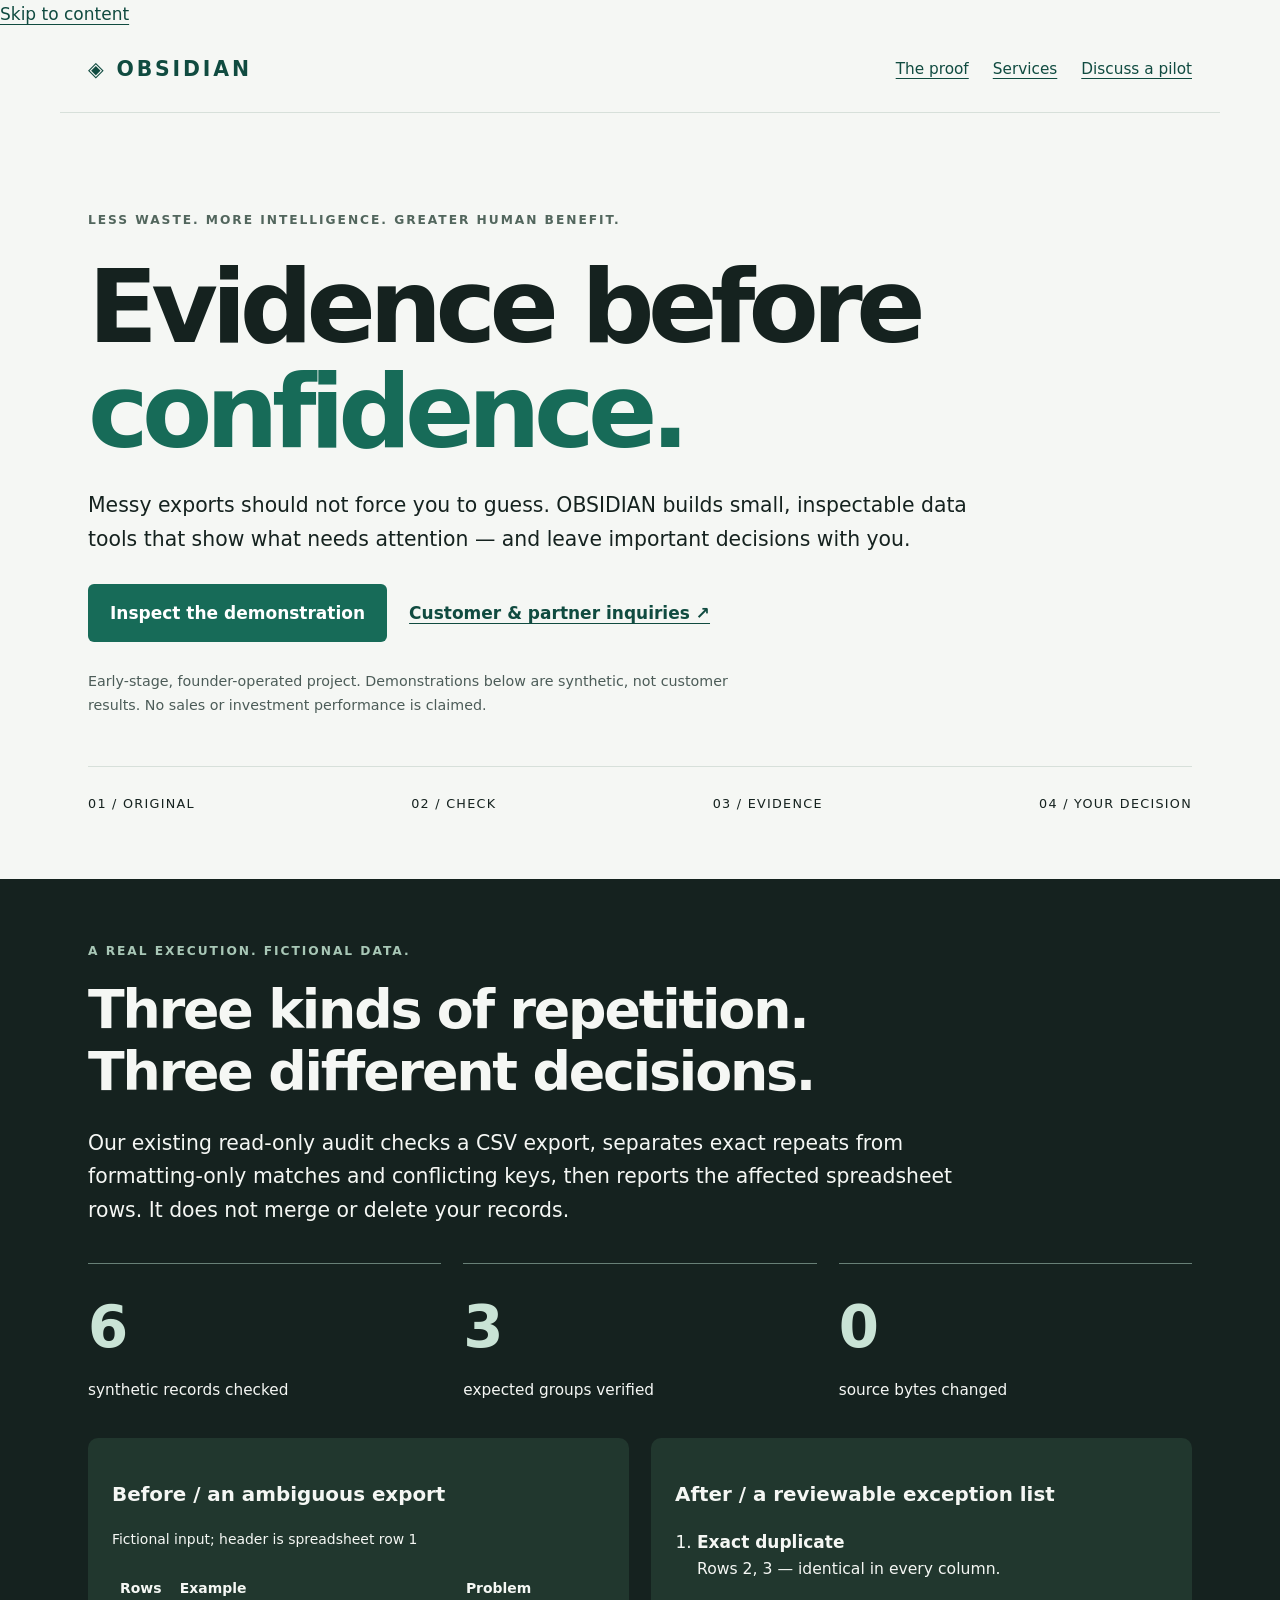
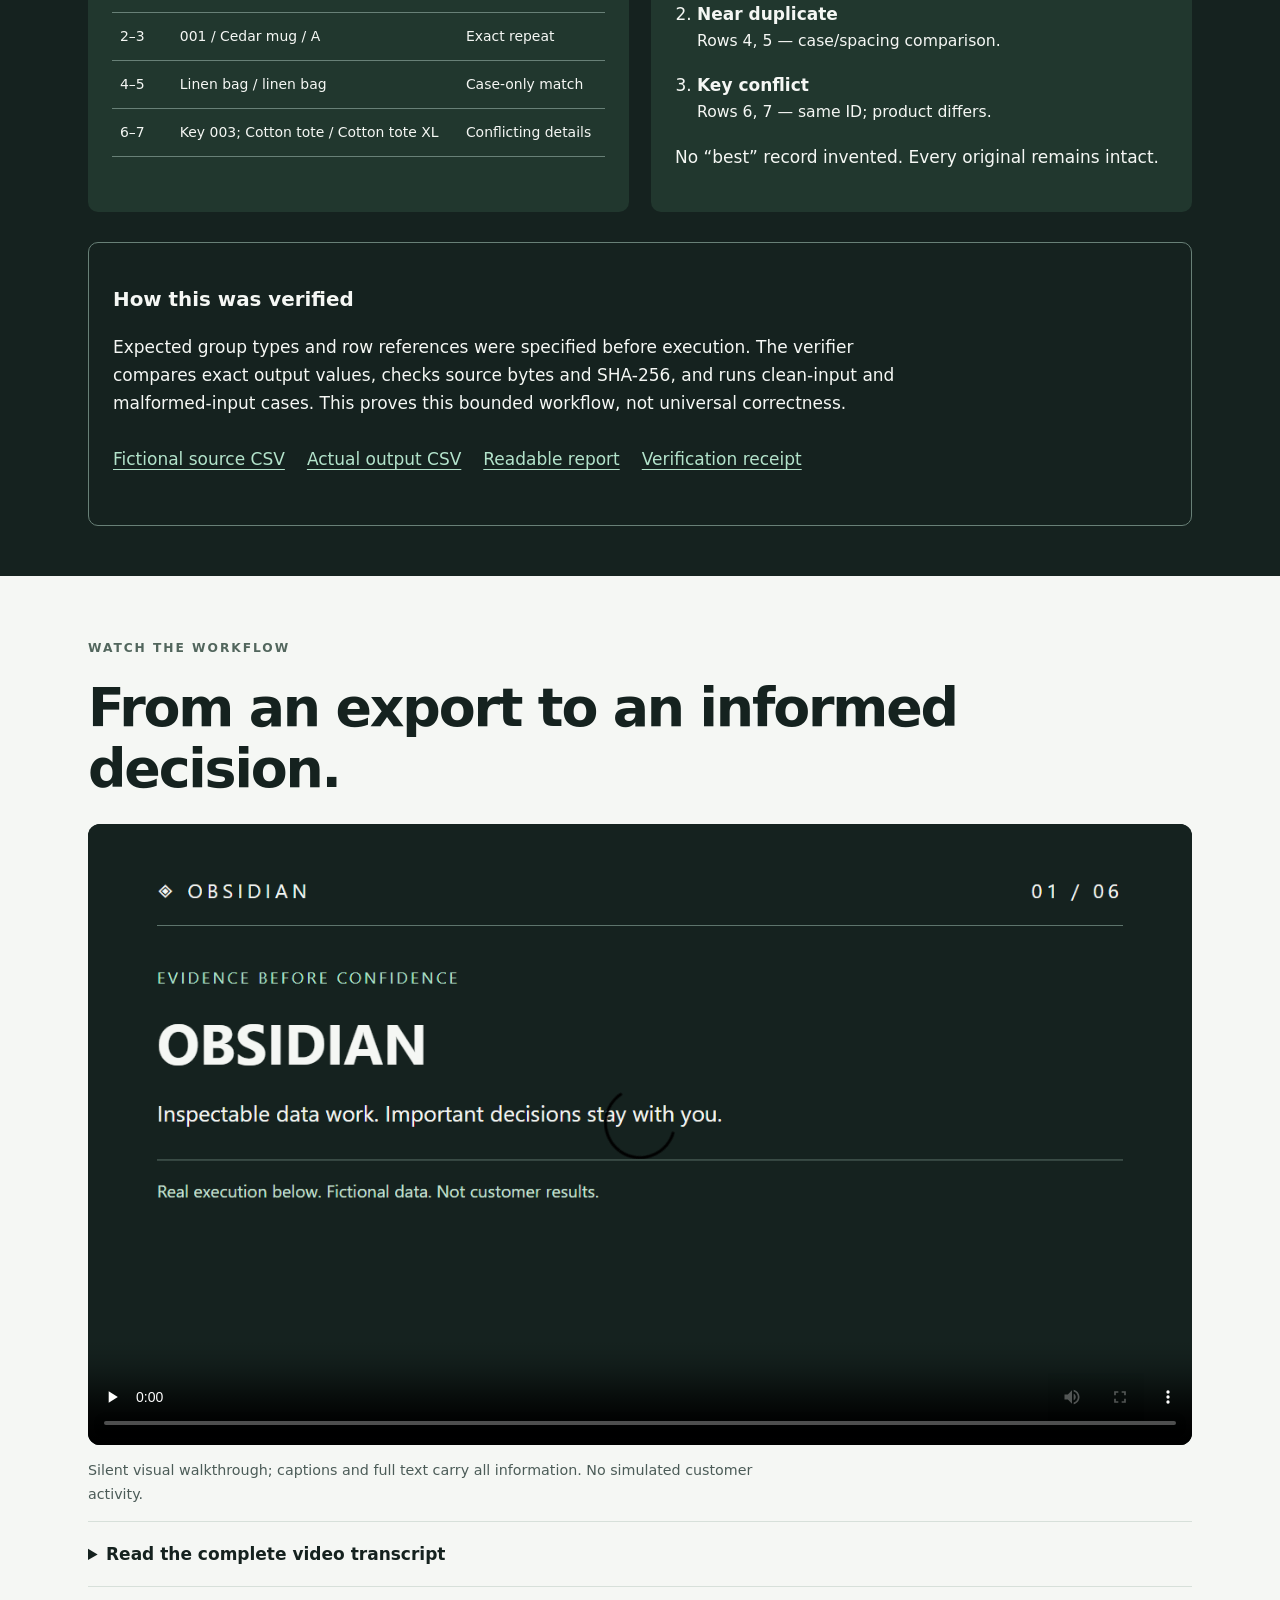
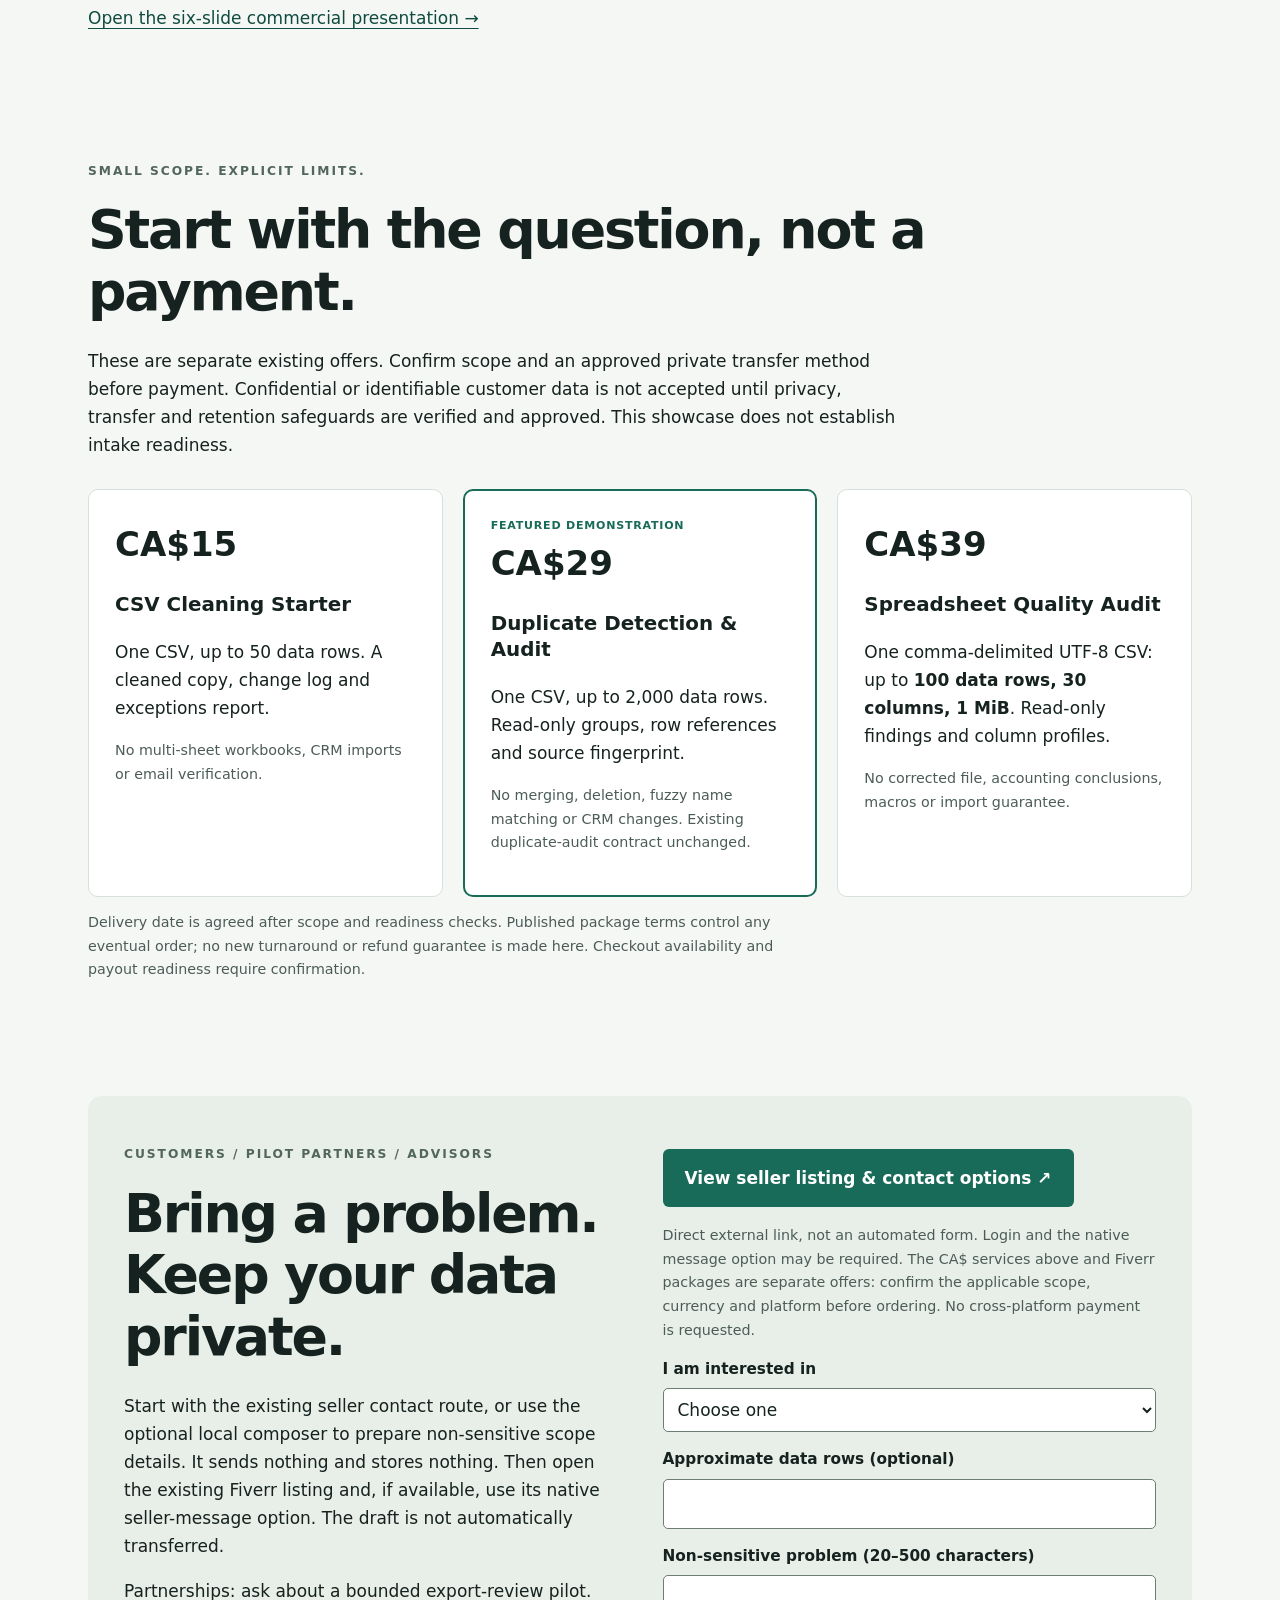
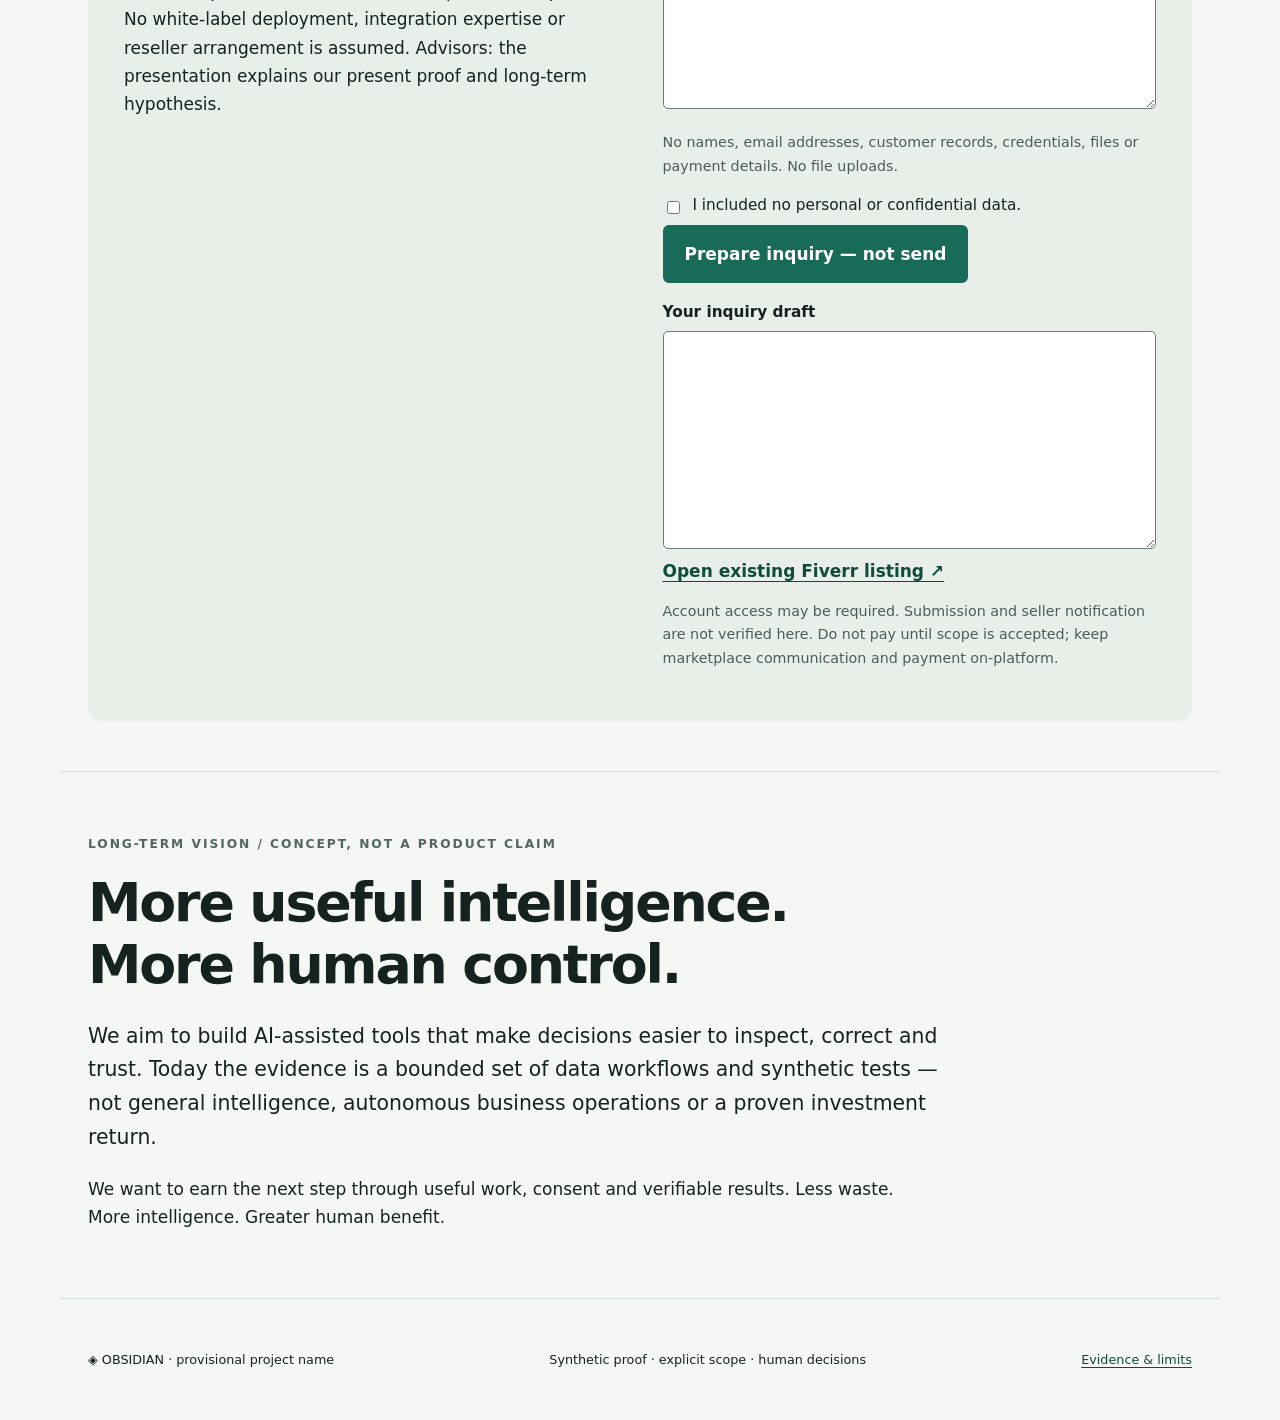
==== showcase/index.html @ 1fdb72f2 "Publish approved OBSIDIAN synthetic showcase and correct quality audit scope Exact 15-file manifest;" ====
<!doctype html>
<html lang="en">
<head>
<meta charset="utf-8"><meta name="viewport" content="width=device-width,initial-scale=1">
<meta name="description" content="OBSIDIAN: inspectable spreadsheet evidence, not black-box promises. Explore a verified synthetic duplicate audit and discuss a scoped pilot.">
<meta http-equiv="Content-Security-Policy" content="default-src 'self'; script-src 'self'; style-src 'self'; img-src 'self'; media-src 'self'; connect-src 'none'; form-action 'none'; base-uri 'none'; object-src 'none'">
<meta name="referrer" content="no-referrer"><meta name="theme-color" content="#15221f">
<title>OBSIDIAN — Evidence before confidence</title><link rel="stylesheet" href="showcase.css"><script src="interest.js" defer></script>
</head>
<body><a class="skip" href="#main">Skip to content</a>
<header class="wrap"><a class="wordmark" href="#">◈ OBSIDIAN</a><nav aria-label="Main"><a href="#proof">The proof</a><a href="#offers">Services</a><a href="#interest">Discuss a pilot</a></nav></header>
<main id="main">
<section class="hero wrap"><p class="eyebrow">LESS WASTE. MORE INTELLIGENCE. GREATER HUMAN BENEFIT.</p><h1>Evidence before<br><em>confidence.</em></h1><p class="lead">Messy exports should not force you to guess. OBSIDIAN builds small, inspectable data tools that show what needs attention — and leave important decisions with you.</p><div class="actions"><a class="button" href="#proof">Inspect the demonstration</a><a class="secondary" href="#interest">Customer &amp; partner inquiries ↗</a></div><p class="fine">Early-stage, founder-operated project. Demonstrations below are synthetic, not customer results. No sales or investment performance is claimed.</p><div class="signal" aria-label="Process"><span>01 / ORIGINAL</span><span>02 / CHECK</span><span>03 / EVIDENCE</span><span>04 / YOUR DECISION</span></div></section>
<section class="dark" id="proof"><div class="wrap"><p class="eyebrow">A REAL EXECUTION. FICTIONAL DATA.</p><h2>Three kinds of repetition.<br>Three different decisions.</h2><p class="lead">Our existing read-only audit checks a CSV export, separates exact repeats from formatting-only matches and conflicting keys, then reports the affected spreadsheet rows. It does not merge or delete your records.</p><div class="metrics"><article><strong>6</strong><span>synthetic records checked</span></article><article><strong>3</strong><span>expected groups verified</span></article><article><strong>0</strong><span>source bytes changed</span></article></div>
<div class="twocol"><article class="panel"><h3>Before / an ambiguous export</h3><div class="table-scroll" tabindex="0" role="region" aria-label="Synthetic source table"><table><caption>Fictional input; header is spreadsheet row 1</caption><thead><tr><th scope="col">Rows</th><th scope="col">Example</th><th scope="col">Problem</th></tr></thead><tbody><tr><td>2–3</td><td>001 / Cedar mug / A</td><td>Exact repeat</td></tr><tr><td>4–5</td><td>Linen bag / linen bag</td><td>Case-only match</td></tr><tr><td>6–7</td><td>Key 003; Cotton tote / Cotton tote XL</td><td>Conflicting details</td></tr></tbody></table></div></article><article class="panel"><h3>After / a reviewable exception list</h3><ol class="findings"><li><b>Exact duplicate</b><span>Rows 2, 3 — identical in every column.</span></li><li><b>Near duplicate</b><span>Rows 4, 5 — case/spacing comparison.</span></li><li><b>Key conflict</b><span>Rows 6, 7 — same ID; product differs.</span></li></ol><p>No “best” record invented. Every original remains intact.</p></article></div>
<div class="evidence"><h3>How this was verified</h3><p>Expected group types and row references were specified before execution. The verifier compares exact output values, checks source bytes and SHA-256, and runs clean-input and malformed-input cases. This proves this bounded workflow, not universal correctness.</p><div class="actions"><a href="evidence/source.csv" download>Fictional source CSV</a><a href="evidence/output/duplicate-groups.csv" download>Actual output CSV</a><a href="evidence/output/duplicate-audit.md">Readable report</a><a href="evidence/verification.json">Verification receipt</a></div></div>
</div></section>
<section class="wrap"><p class="eyebrow">WATCH THE WORKFLOW</p><h2>From an export to an informed decision.</h2><video controls playsinline preload="none" poster="media/scene-01.png" aria-label="72-second silent captioned walkthrough of the synthetic audit"><source src="media/showcase.webm" type='video/webm; codecs="vp9"'><track kind="captions" src="media/captions.vtt" srclang="en" label="English" default>Your browser does not support this video. Read the transcript below.</video><p class="fine">Silent visual walkthrough; captions and full text carry all information. No simulated customer activity.</p><details><summary>Read the complete video transcript</summary><div id="transcript"><p>1. OBSIDIAN: evidence before confidence. A bounded synthetic demonstration, not customer work.</p><p>2. The problem: exact repeats, formatting-only matches and conflicting records need different decisions.</p><p>3. Inspect: the existing Python audit reads six fictional records and records the original fingerprint.</p><p>4. Report: rows 2–3 are exact repeats, 4–5 are case-only matches, and 6–7 conflict on an agreed ID.</p><p>5. Verify: independently specified groups and row references match. Source bytes remain unchanged.</p><p>6. Decide: review the evidence before changing a record. Discuss scope before payment; no live-system or import guarantee.</p></div></details><p><a href="presentation.html">Open the six-slide commercial presentation →</a></p></section>
<section class="wrap" id="offers"><p class="eyebrow">SMALL SCOPE. EXPLICIT LIMITS.</p><h2>Start with the question, not a payment.</h2><p>These are separate existing offers. Confirm scope and an approved private transfer method before payment. Confidential or identifiable customer data is not accepted until privacy, transfer and retention safeguards are verified and approved. This showcase does not establish intake readiness.</p><div class="cards"><article><span class="price">CA$15</span><h3>CSV Cleaning Starter</h3><p>One CSV, up to 50 data rows. A cleaned copy, change log and exceptions report.</p><p class="fine">No multi-sheet workbooks, CRM imports or email verification.</p></article><article class="featured"><span class="tag">FEATURED DEMONSTRATION</span><span class="price">CA$29</span><h3>Duplicate Detection &amp; Audit</h3><p>One CSV, up to 2,000 data rows. Read-only groups, row references and source fingerprint.</p><p class="fine">No merging, deletion, fuzzy name matching or CRM changes. Existing duplicate-audit contract unchanged.</p></article><article><span class="price">CA$39</span><h3>Spreadsheet Quality Audit</h3><p>One comma-delimited UTF-8 CSV: up to <b>100 data rows, 30 columns, 1 MiB</b>. Read-only findings and column profiles.</p><p class="fine">No corrected file, accounting conclusions, macros or import guarantee.</p></article></div><p class="fine">Delivery date is agreed after scope and readiness checks. Published package terms control any eventual order; no new turnaround or refund guarantee is made here. Checkout availability and payout readiness require confirmation.</p></section>
<section class="wrap" id="interest"><div class="inquiry"><div><p class="eyebrow">CUSTOMERS / PILOT PARTNERS / ADVISORS</p><h2>Bring a problem.<br>Keep your data private.</h2><p>Start with the existing seller contact route, or use the optional local composer to prepare non-sensitive scope details. It sends nothing and stores nothing. Then open the existing Fiverr listing and, if available, use its native seller-message option. The draft is not automatically transferred.</p><p>Partnerships: ask about a bounded export-review pilot. No white-label deployment, integration expertise or reseller arrangement is assumed. Advisors: the presentation explains our present proof and long-term hypothesis.</p></div><div><p><a class="button" href="https://www.fiverr.com/dustinrebellato/clean-standardise-and-flag-your-spreadsheet-with-a-verified-report" rel="noreferrer">View seller listing &amp; contact options ↗</a></p><p class="fine">Direct external link, not an automated form. Login and the native message option may be required. The CA$ services above and Fiverr packages are separate offers: confirm the applicable scope, currency and platform before ordering. No cross-platform payment is requested.</p><form id="interest-form"><label for="kind">I am interested in</label><select id="kind" required><option value="">Choose one</option><option>Customer pilot</option><option>Partnership discussion</option><option>Startup advice</option></select><label for="rows">Approximate data rows (optional)</label><input id="rows" type="number" min="1" max="1000000" inputmode="numeric"><label for="problem">Non-sensitive problem (20–500 characters)</label><textarea id="problem" minlength="20" maxlength="500" rows="4" required aria-describedby="privacy-note"></textarea><p id="privacy-note" class="fine">No names, email addresses, customer records, credentials, files or payment details. No file uploads.</p><label class="check"><input id="safe" type="checkbox" required> I included no personal or confidential data.</label><button class="button" type="submit">Prepare inquiry — not send</button><p id="interest-status" role="status" aria-live="polite"></p><label for="draft">Your inquiry draft</label><textarea id="draft" readonly rows="7"></textarea><a class="secondary" href="https://www.fiverr.com/dustinrebellato/clean-standardise-and-flag-your-spreadsheet-with-a-verified-report" rel="noreferrer">Open existing Fiverr listing ↗</a><p class="fine">Account access may be required. Submission and seller notification are not verified here. Do not pay until scope is accepted; keep marketplace communication and payment on-platform.</p></form></div></div></section>
<section class="wrap vision"><p class="eyebrow">LONG-TERM VISION / CONCEPT, NOT A PRODUCT CLAIM</p><h2>More useful intelligence.<br>More human control.</h2><p class="lead">We aim to build AI-assisted tools that make decisions easier to inspect, correct and trust. Today the evidence is a bounded set of data workflows and synthetic tests — not general intelligence, autonomous business operations or a proven investment return.</p><p>We want to earn the next step through useful work, consent and verifiable results. Less waste. More intelligence. Greater human benefit.</p></section>
</main><footer class="wrap"><span>◈ OBSIDIAN · provisional project name</span><span>Synthetic proof · explicit scope · human decisions</span><a href="evidence-notes.html">Evidence &amp; limits</a></footer></body></html>
---- showcase/showcase.css ----
:root{--ink:#15221f;--muted:#4c5c58;--paper:#f5f7f4;--accent:#176b58;--line:#d7e0da;--gold:#d5b77a;font:17px/1.65 system-ui,-apple-system,"Segoe UI",sans-serif;color:var(--ink);background:var(--paper);color-scheme:light}*{box-sizing:border-box}body{margin:0}a{color:#104b40;text-underline-offset:.25em}a:hover{text-decoration-thickness:2px}a:focus-visible,button:focus-visible,input:focus-visible,textarea:focus-visible,select:focus-visible,summary:focus-visible,[tabindex]:focus-visible{outline:3px solid #966019;outline-offset:4px}.wrap{max-width:1160px;margin:auto;padding:50px 28px}header.wrap{display:flex;align-items:center;justify-content:space-between;padding-top:25px;padding-bottom:25px;border-bottom:1px solid var(--line)}.wordmark{font-size:1.2rem;font-weight:800;letter-spacing:.14em;text-decoration:none}nav{display:flex;gap:24px;font-size:.9rem}.hero{padding-top:85px;padding-bottom:65px}.eyebrow{font-size:.72rem;font-weight:750;letter-spacing:.16em;color:#52665d}h1{font-size:clamp(3.3rem,8vw,6.7rem);line-height:1.02;letter-spacing:-.065em;margin:25px 0}h1 em{font-style:normal;color:var(--accent)}h2{font-size:clamp(2rem,4.2vw,3.25rem);line-height:1.15;letter-spacing:-.04em;margin:18px 0 24px}h3{line-height:1.3}p{max-width:76ch}.lead{font-size:1.2rem;max-width:68ch}.fine{font-size:.84rem;color:var(--muted)}.actions{display:flex;flex-wrap:wrap;gap:22px;align-items:center;margin:28px 0}.button{background:var(--accent);border:0;border-radius:6px;color:white;padding:15px 22px;font:inherit;font-weight:700;text-decoration:none;display:inline-block;cursor:pointer}.secondary{display:inline-block;font-weight:650}.signal{display:flex;justify-content:space-between;gap:16px;flex-wrap:wrap;border-top:1px solid var(--line);padding-top:26px;margin-top:48px;font-size:.75rem;letter-spacing:.1em}.dark{background:var(--ink);color:#f5f7f4}.dark .eyebrow{color:#a8c7b6}.dark a{color:#b3e3cb}.metrics{display:grid;grid-template-columns:repeat(3,1fr);gap:22px;margin:35px 0}.metrics article{border-top:1px solid #688077;padding-top:16px}.metrics strong{display:block;font-size:3.4rem;color:#c9e3d5}.metrics span{font-size:.9rem}.twocol{display:grid;grid-template-columns:1fr 1fr;gap:22px}.panel{background:#21372e;padding:24px;border-radius:10px;min-width:0}.table-scroll{overflow-x:auto}table{border-collapse:collapse;width:100%;font-size:.82rem}caption{text-align:left;margin-bottom:14px}th,td{text-align:left;border-bottom:1px solid #688077;padding:12px 8px;vertical-align:top}.findings{padding-left:22px}.findings li{margin:18px 0}.findings span{display:block;font-size:.92rem}.evidence{margin-top:30px;border:1px solid #688077;border-radius:10px;padding:24px}video{display:block;width:100%;max-height:650px;background:#15221f;border-radius:12px}details{border-block:1px solid var(--line);padding:18px 0}summary{cursor:pointer;font-weight:650}.cards{display:grid;grid-template-columns:repeat(3,1fr);gap:20px;margin-top:30px}.cards article{padding:26px;border:1px solid var(--line);border-radius:10px;background:white}.cards .featured{border:2px solid var(--accent)}.price{display:block;font-size:2rem;font-weight:750}.tag{display:block;font-size:.65rem;color:var(--accent);font-weight:800;letter-spacing:.07em}.inquiry{display:grid;grid-template-columns:1fr 1fr;gap:45px;background:#e8eee8;border-radius:14px;padding:36px}label{display:block;font-size:.9rem;font-weight:650;margin:15px 0 6px}input,select,textarea{width:100%;font:inherit;color:var(--ink);background:white;border:1px solid #6c7d72;border-radius:5px;padding:10px}textarea{resize:vertical}.check{display:flex;gap:10px;align-items:flex-start;font-weight:400}.check input{width:auto;margin-top:8px}#interest-status{font-weight:700}.vision{border-top:1px solid var(--line)}footer.wrap{border-top:1px solid var(--line);display:flex;flex-wrap:wrap;gap:20px;justify-content:space-between;font-size:.75rem}body.deck section{min-height:95vh;display:flex;flex-direction:column;justify-content:center;border-bottom:1px solid var(--line)}@media(max-width:760px){.wrap{padding:36px 20px}header.wrap{align-items:flex-start;gap:18px;flex-direction:column}nav{gap:16px;flex-wrap:wrap}.hero{padding-top:48px}.cards,.twocol,.inquiry{grid-template-columns:1fr}.inquiry{padding:24px;gap:16px}.metrics{gap:12px}.metrics strong{font-size:2.6rem}.metrics span{font-size:.75rem}.actions{gap:16px}.signal{font-size:.64rem}.panel{padding:16px}}@media print{nav,.button,form,video{display:none}.wrap{padding:20px}body.deck section{min-height:0;break-after:page}.dark{background:white;color:var(--ink)}.panel{background:white;color:var(--ink)}}@media(prefers-reduced-motion:reduce){*{scroll-behavior:auto!important;animation:none!important}}
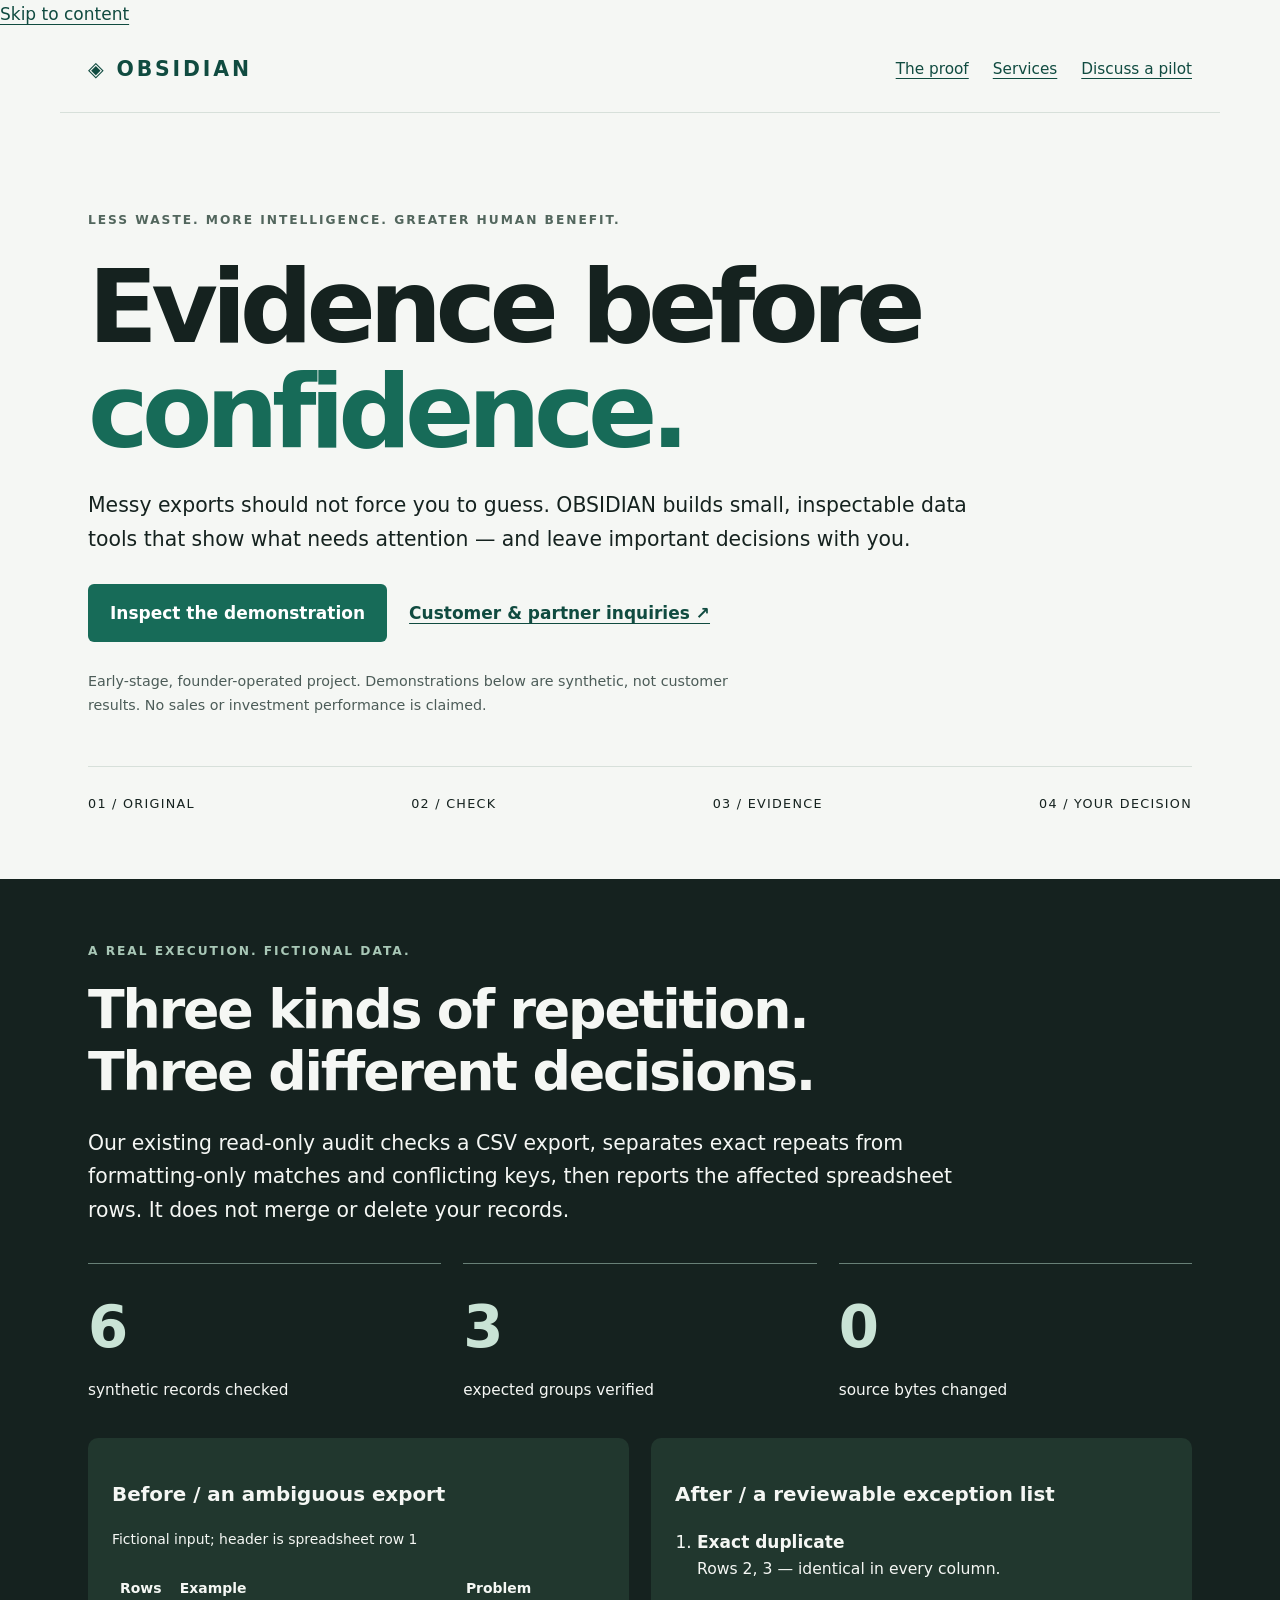
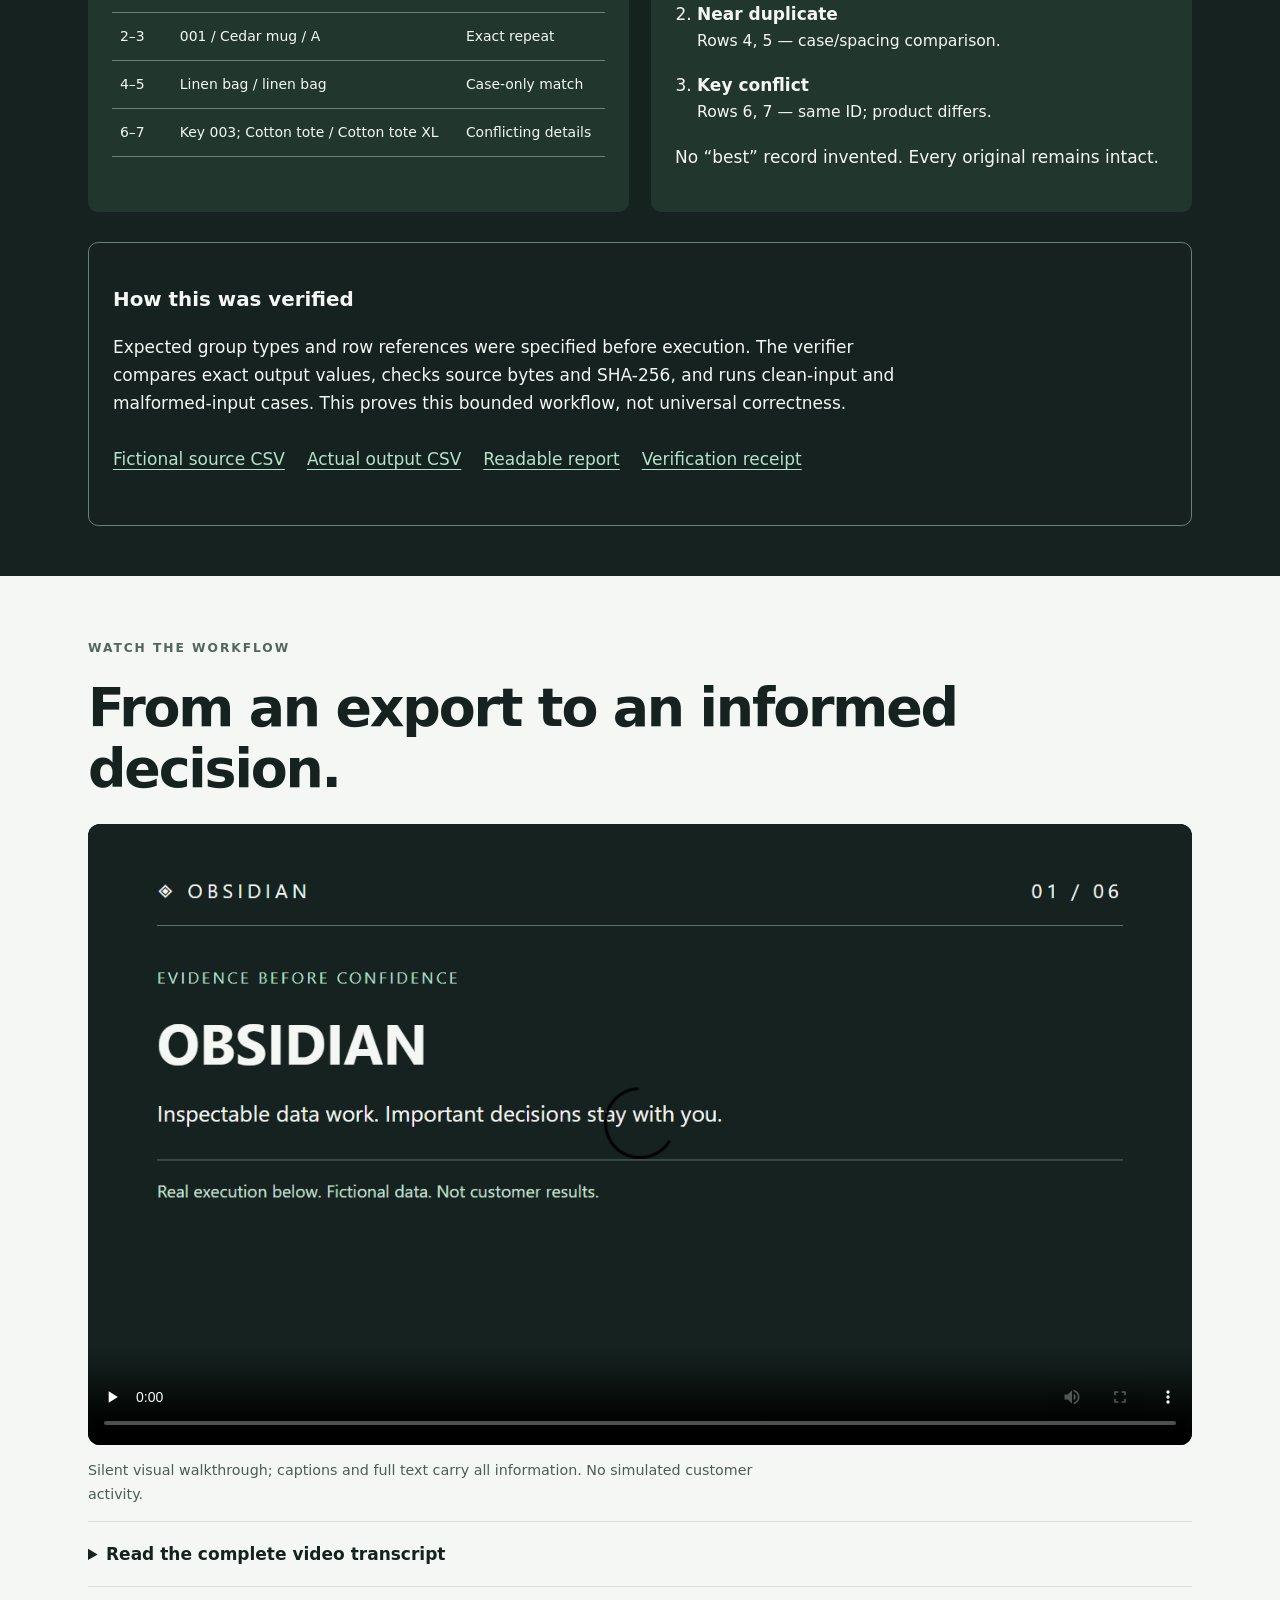
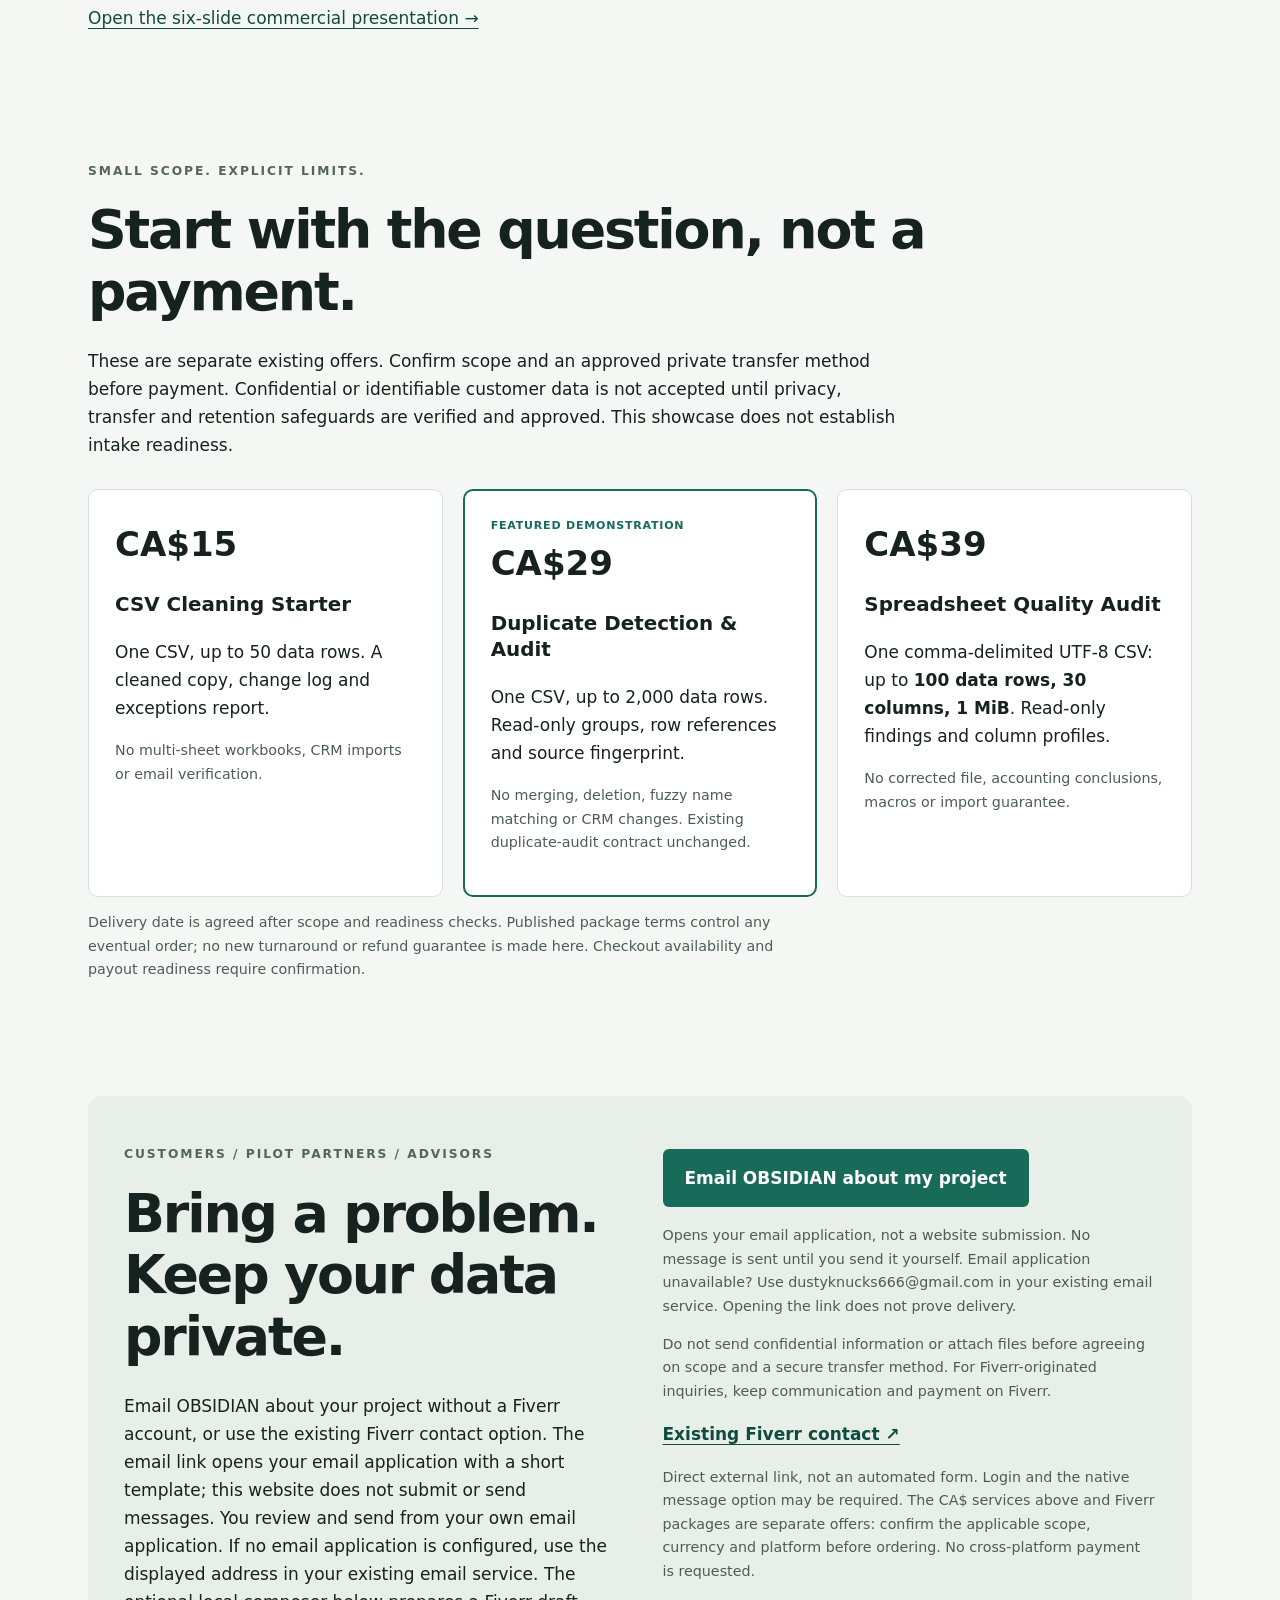
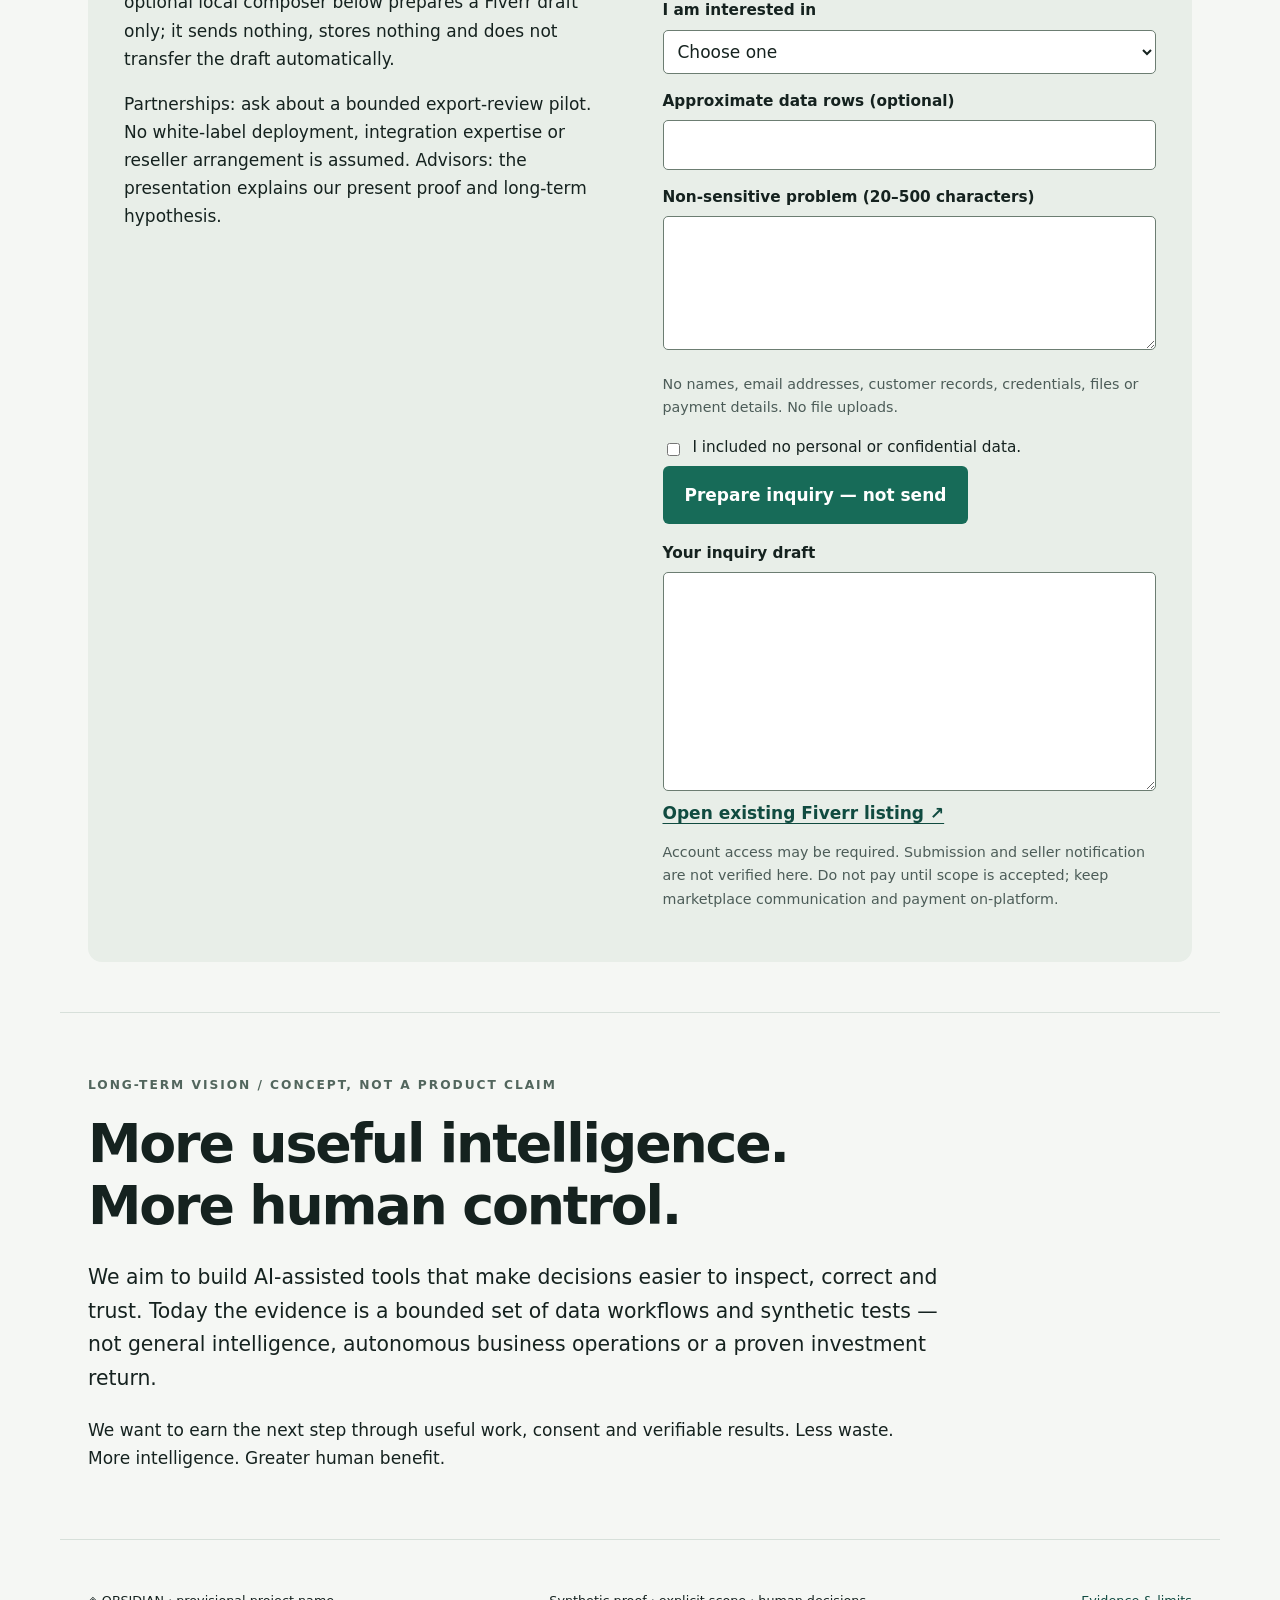
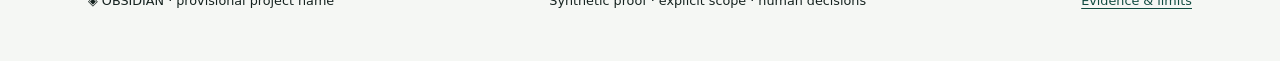
==== commit ccce5f2d: "Add approved email inquiry action to showcase" ====
--- a/showcase/index.html
+++ b/showcase/index.html
@@ -17,6 +17,6 @@
 </div></section>
 <section class="wrap"><p class="eyebrow">WATCH THE WORKFLOW</p><h2>From an export to an informed decision.</h2><video controls playsinline preload="none" poster="media/scene-01.png" aria-label="72-second silent captioned walkthrough of the synthetic audit"><source src="media/showcase.webm" type='video/webm; codecs="vp9"'><track kind="captions" src="media/captions.vtt" srclang="en" label="English" default>Your browser does not support this video. Read the transcript below.</video><p class="fine">Silent visual walkthrough; captions and full text carry all information. No simulated customer activity.</p><details><summary>Read the complete video transcript</summary><div id="transcript"><p>1. OBSIDIAN: evidence before confidence. A bounded synthetic demonstration, not customer work.</p><p>2. The problem: exact repeats, formatting-only matches and conflicting records need different decisions.</p><p>3. Inspect: the existing Python audit reads six fictional records and records the original fingerprint.</p><p>4. Report: rows 2–3 are exact repeats, 4–5 are case-only matches, and 6–7 conflict on an agreed ID.</p><p>5. Verify: independently specified groups and row references match. Source bytes remain unchanged.</p><p>6. Decide: review the evidence before changing a record. Discuss scope before payment; no live-system or import guarantee.</p></div></details><p><a href="presentation.html">Open the six-slide commercial presentation →</a></p></section>
 <section class="wrap" id="offers"><p class="eyebrow">SMALL SCOPE. EXPLICIT LIMITS.</p><h2>Start with the question, not a payment.</h2><p>These are separate existing offers. Confirm scope and an approved private transfer method before payment. Confidential or identifiable customer data is not accepted until privacy, transfer and retention safeguards are verified and approved. This showcase does not establish intake readiness.</p><div class="cards"><article><span class="price">CA$15</span><h3>CSV Cleaning Starter</h3><p>One CSV, up to 50 data rows. A cleaned copy, change log and exceptions report.</p><p class="fine">No multi-sheet workbooks, CRM imports or email verification.</p></article><article class="featured"><span class="tag">FEATURED DEMONSTRATION</span><span class="price">CA$29</span><h3>Duplicate Detection &amp; Audit</h3><p>One CSV, up to 2,000 data rows. Read-only groups, row references and source fingerprint.</p><p class="fine">No merging, deletion, fuzzy name matching or CRM changes. Existing duplicate-audit contract unchanged.</p></article><article><span class="price">CA$39</span><h3>Spreadsheet Quality Audit</h3><p>One comma-delimited UTF-8 CSV: up to <b>100 data rows, 30 columns, 1 MiB</b>. Read-only findings and column profiles.</p><p class="fine">No corrected file, accounting conclusions, macros or import guarantee.</p></article></div><p class="fine">Delivery date is agreed after scope and readiness checks. Published package terms control any eventual order; no new turnaround or refund guarantee is made here. Checkout availability and payout readiness require confirmation.</p></section>
-<section class="wrap" id="interest"><div class="inquiry"><div><p class="eyebrow">CUSTOMERS / PILOT PARTNERS / ADVISORS</p><h2>Bring a problem.<br>Keep your data private.</h2><p>Start with the existing seller contact route, or use the optional local composer to prepare non-sensitive scope details. It sends nothing and stores nothing. Then open the existing Fiverr listing and, if available, use its native seller-message option. The draft is not automatically transferred.</p><p>Partnerships: ask about a bounded export-review pilot. No white-label deployment, integration expertise or reseller arrangement is assumed. Advisors: the presentation explains our present proof and long-term hypothesis.</p></div><div><p><a class="button" href="https://www.fiverr.com/dustinrebellato/clean-standardise-and-flag-your-spreadsheet-with-a-verified-report" rel="noreferrer">View seller listing &amp; contact options ↗</a></p><p class="fine">Direct external link, not an automated form. Login and the native message option may be required. The CA$ services above and Fiverr packages are separate offers: confirm the applicable scope, currency and platform before ordering. No cross-platform payment is requested.</p><form id="interest-form"><label for="kind">I am interested in</label><select id="kind" required><option value="">Choose one</option><option>Customer pilot</option><option>Partnership discussion</option><option>Startup advice</option></select><label for="rows">Approximate data rows (optional)</label><input id="rows" type="number" min="1" max="1000000" inputmode="numeric"><label for="problem">Non-sensitive problem (20–500 characters)</label><textarea id="problem" minlength="20" maxlength="500" rows="4" required aria-describedby="privacy-note"></textarea><p id="privacy-note" class="fine">No names, email addresses, customer records, credentials, files or payment details. No file uploads.</p><label class="check"><input id="safe" type="checkbox" required> I included no personal or confidential data.</label><button class="button" type="submit">Prepare inquiry — not send</button><p id="interest-status" role="status" aria-live="polite"></p><label for="draft">Your inquiry draft</label><textarea id="draft" readonly rows="7"></textarea><a class="secondary" href="https://www.fiverr.com/dustinrebellato/clean-standardise-and-flag-your-spreadsheet-with-a-verified-report" rel="noreferrer">Open existing Fiverr listing ↗</a><p class="fine">Account access may be required. Submission and seller notification are not verified here. Do not pay until scope is accepted; keep marketplace communication and payment on-platform.</p></form></div></div></section>
+<section class="wrap" id="interest"><div class="inquiry"><div><p class="eyebrow">CUSTOMERS / PILOT PARTNERS / ADVISORS</p><h2>Bring a problem.<br>Keep your data private.</h2><p>Email OBSIDIAN about your project without a Fiverr account, or use the existing Fiverr contact option. The email link opens your email application with a short template; this website does not submit or send messages. You review and send from your own email application. If no email application is configured, use the displayed address in your existing email service. The optional local composer below prepares a Fiverr draft only; it sends nothing, stores nothing and does not transfer the draft automatically.</p><p>Partnerships: ask about a bounded export-review pilot. No white-label deployment, integration expertise or reseller arrangement is assumed. Advisors: the presentation explains our present proof and long-term hypothesis.</p></div><div><p><a id="email-contact" class="button" href="mailto:dustyknucks666@gmail.com?subject=OBSIDIAN%20project%20inquiry&amp;body=Project%20type%3A%0D%0AShort%20description%3A%0D%0ADesired%20outcome%3A" aria-describedby="email-note email-privacy">Email OBSIDIAN about my project</a></p><p id="email-note" class="fine">Opens your email application, not a website submission. No message is sent until you send it yourself. Email application unavailable? Use <span>dustyknucks666@gmail.com</span> in your existing email service. Opening the link does not prove delivery.</p><p id="email-privacy" class="fine">Do not send confidential information or attach files before agreeing on scope and a secure transfer method. For Fiverr-originated inquiries, keep communication and payment on Fiverr.</p><p><a class="secondary" href="https://www.fiverr.com/dustinrebellato/clean-standardise-and-flag-your-spreadsheet-with-a-verified-report" rel="noreferrer">Existing Fiverr contact ↗</a></p><p class="fine">Direct external link, not an automated form. Login and the native message option may be required. The CA$ services above and Fiverr packages are separate offers: confirm the applicable scope, currency and platform before ordering. No cross-platform payment is requested.</p><form id="interest-form"><label for="kind">I am interested in</label><select id="kind" required><option value="">Choose one</option><option>Customer pilot</option><option>Partnership discussion</option><option>Startup advice</option></select><label for="rows">Approximate data rows (optional)</label><input id="rows" type="number" min="1" max="1000000" inputmode="numeric"><label for="problem">Non-sensitive problem (20–500 characters)</label><textarea id="problem" minlength="20" maxlength="500" rows="4" required aria-describedby="privacy-note"></textarea><p id="privacy-note" class="fine">No names, email addresses, customer records, credentials, files or payment details. No file uploads.</p><label class="check"><input id="safe" type="checkbox" required> I included no personal or confidential data.</label><button class="button" type="submit">Prepare inquiry — not send</button><p id="interest-status" role="status" aria-live="polite"></p><label for="draft">Your inquiry draft</label><textarea id="draft" readonly rows="7"></textarea><a class="secondary" href="https://www.fiverr.com/dustinrebellato/clean-standardise-and-flag-your-spreadsheet-with-a-verified-report" rel="noreferrer">Open existing Fiverr listing ↗</a><p class="fine">Account access may be required. Submission and seller notification are not verified here. Do not pay until scope is accepted; keep marketplace communication and payment on-platform.</p></form></div></div></section>
 <section class="wrap vision"><p class="eyebrow">LONG-TERM VISION / CONCEPT, NOT A PRODUCT CLAIM</p><h2>More useful intelligence.<br>More human control.</h2><p class="lead">We aim to build AI-assisted tools that make decisions easier to inspect, correct and trust. Today the evidence is a bounded set of data workflows and synthetic tests — not general intelligence, autonomous business operations or a proven investment return.</p><p>We want to earn the next step through useful work, consent and verifiable results. Less waste. More intelligence. Greater human benefit.</p></section>
 </main><footer class="wrap"><span>◈ OBSIDIAN · provisional project name</span><span>Synthetic proof · explicit scope · human decisions</span><a href="evidence-notes.html">Evidence &amp; limits</a></footer></body></html>
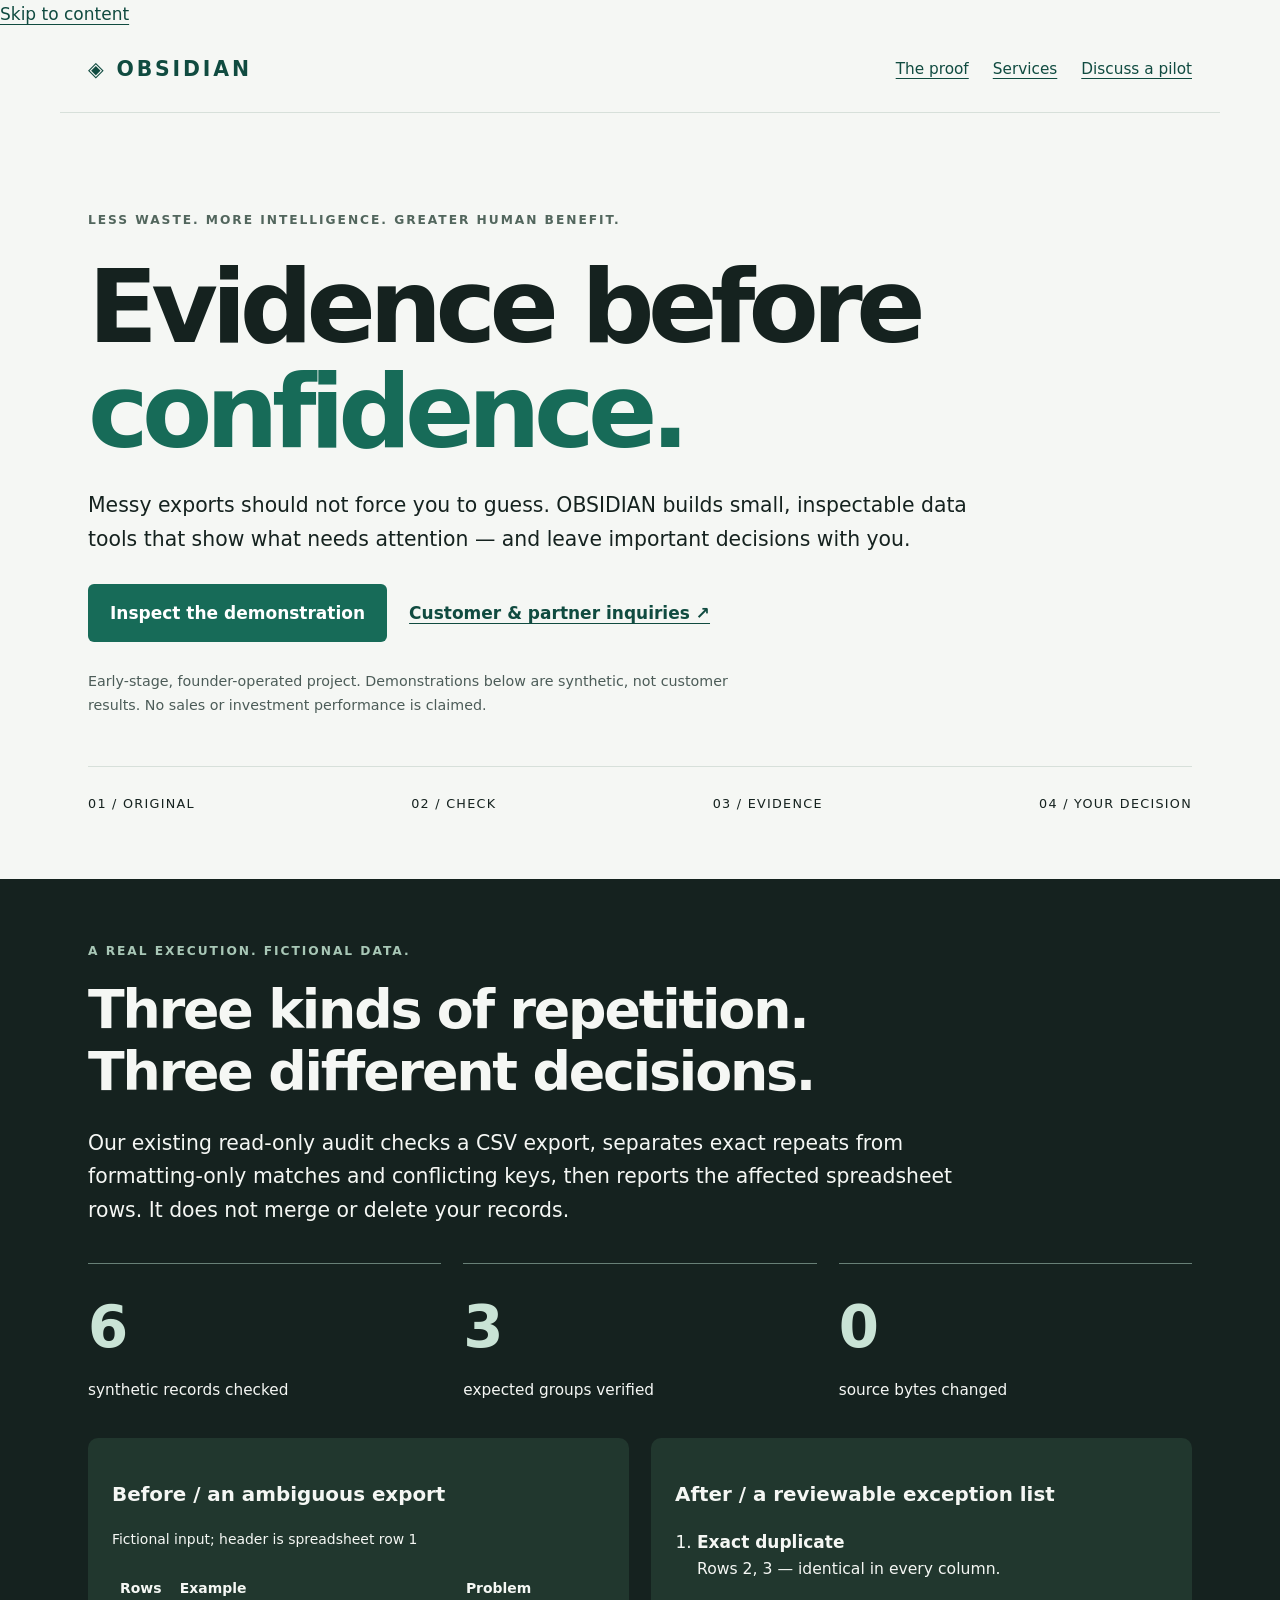
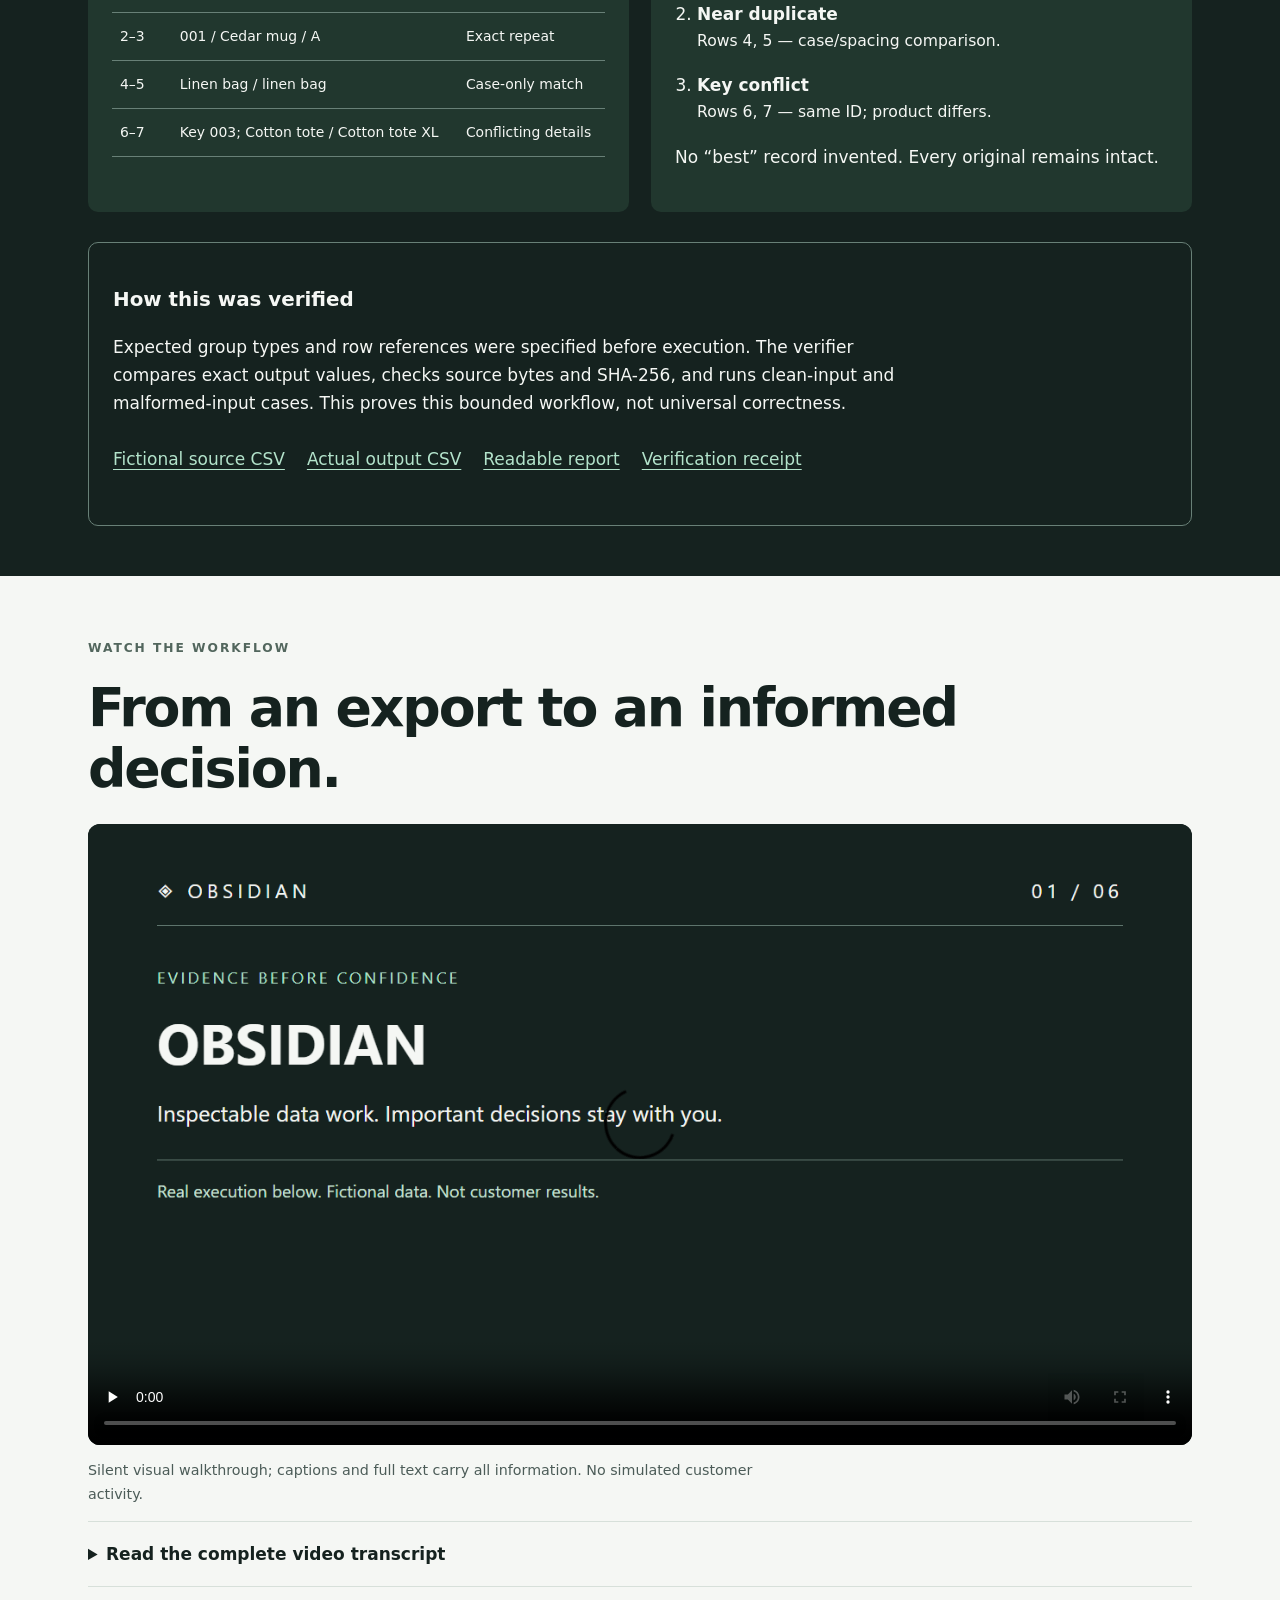
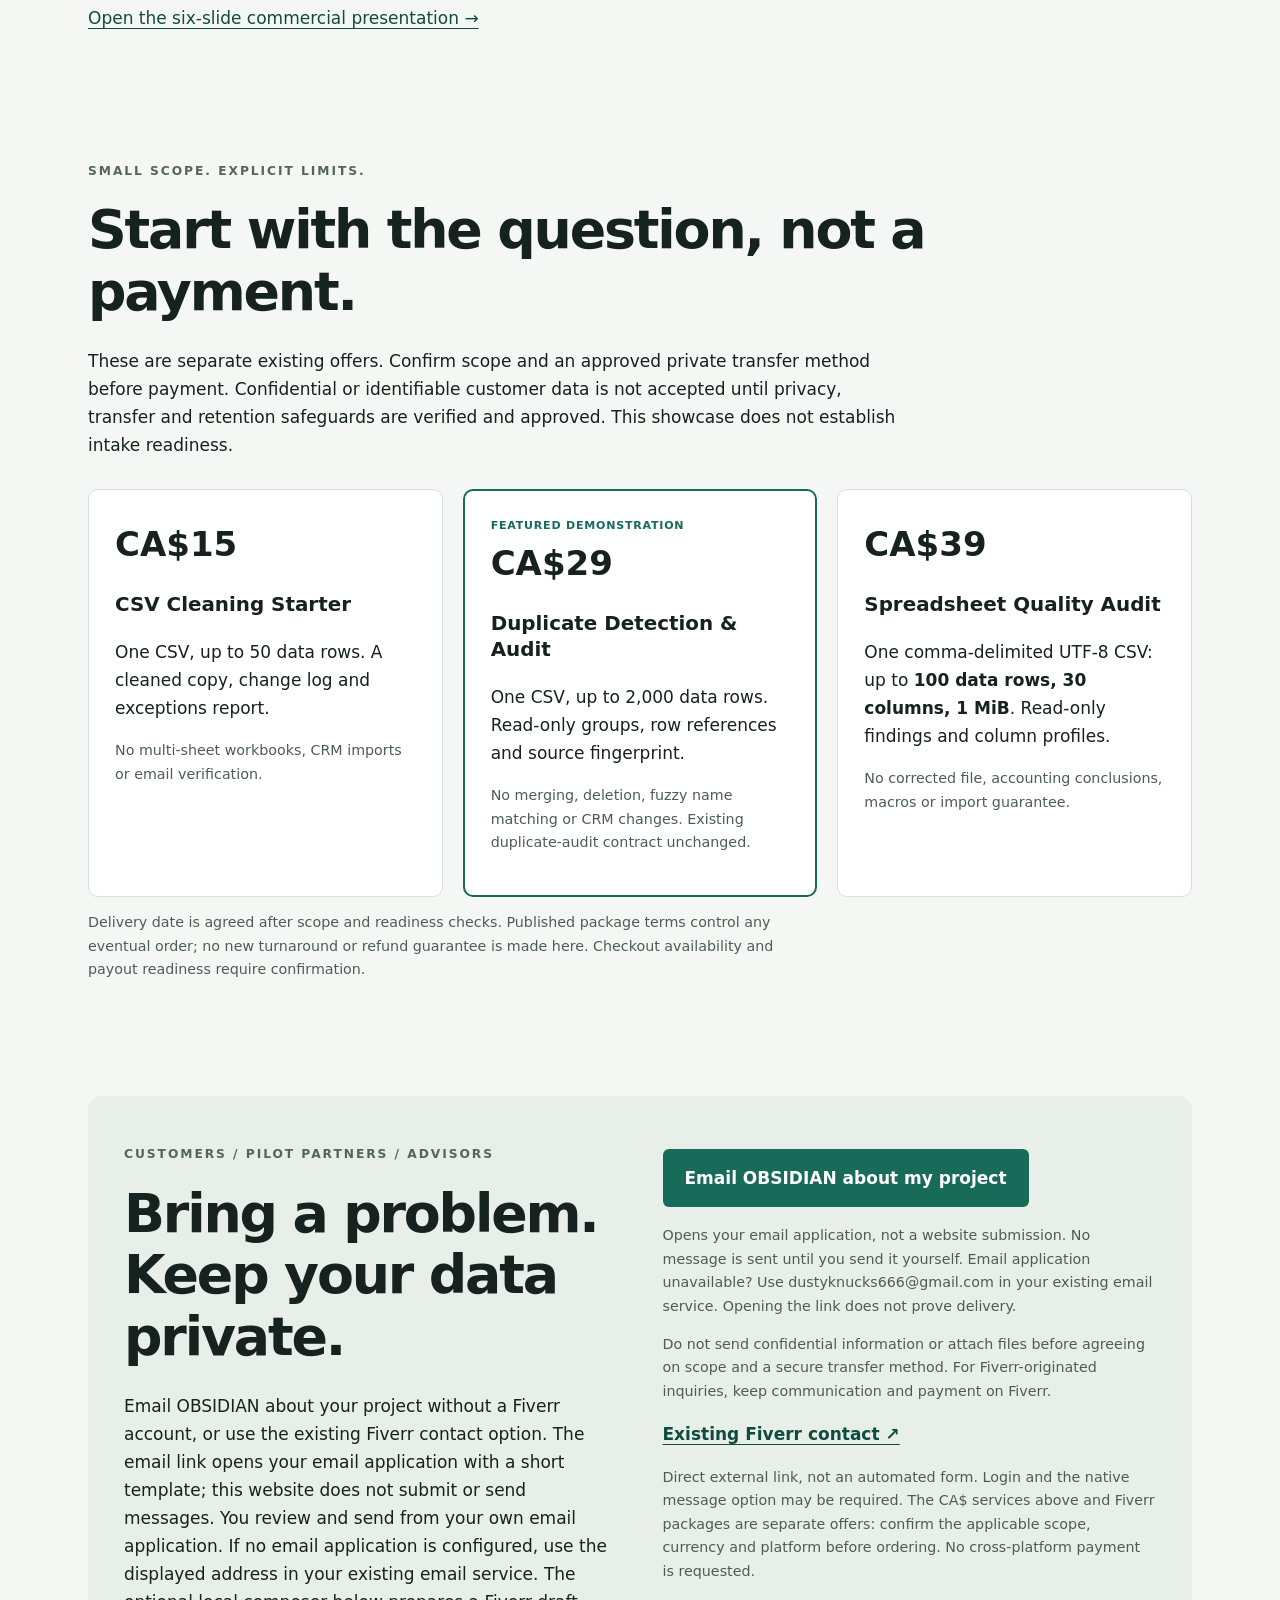
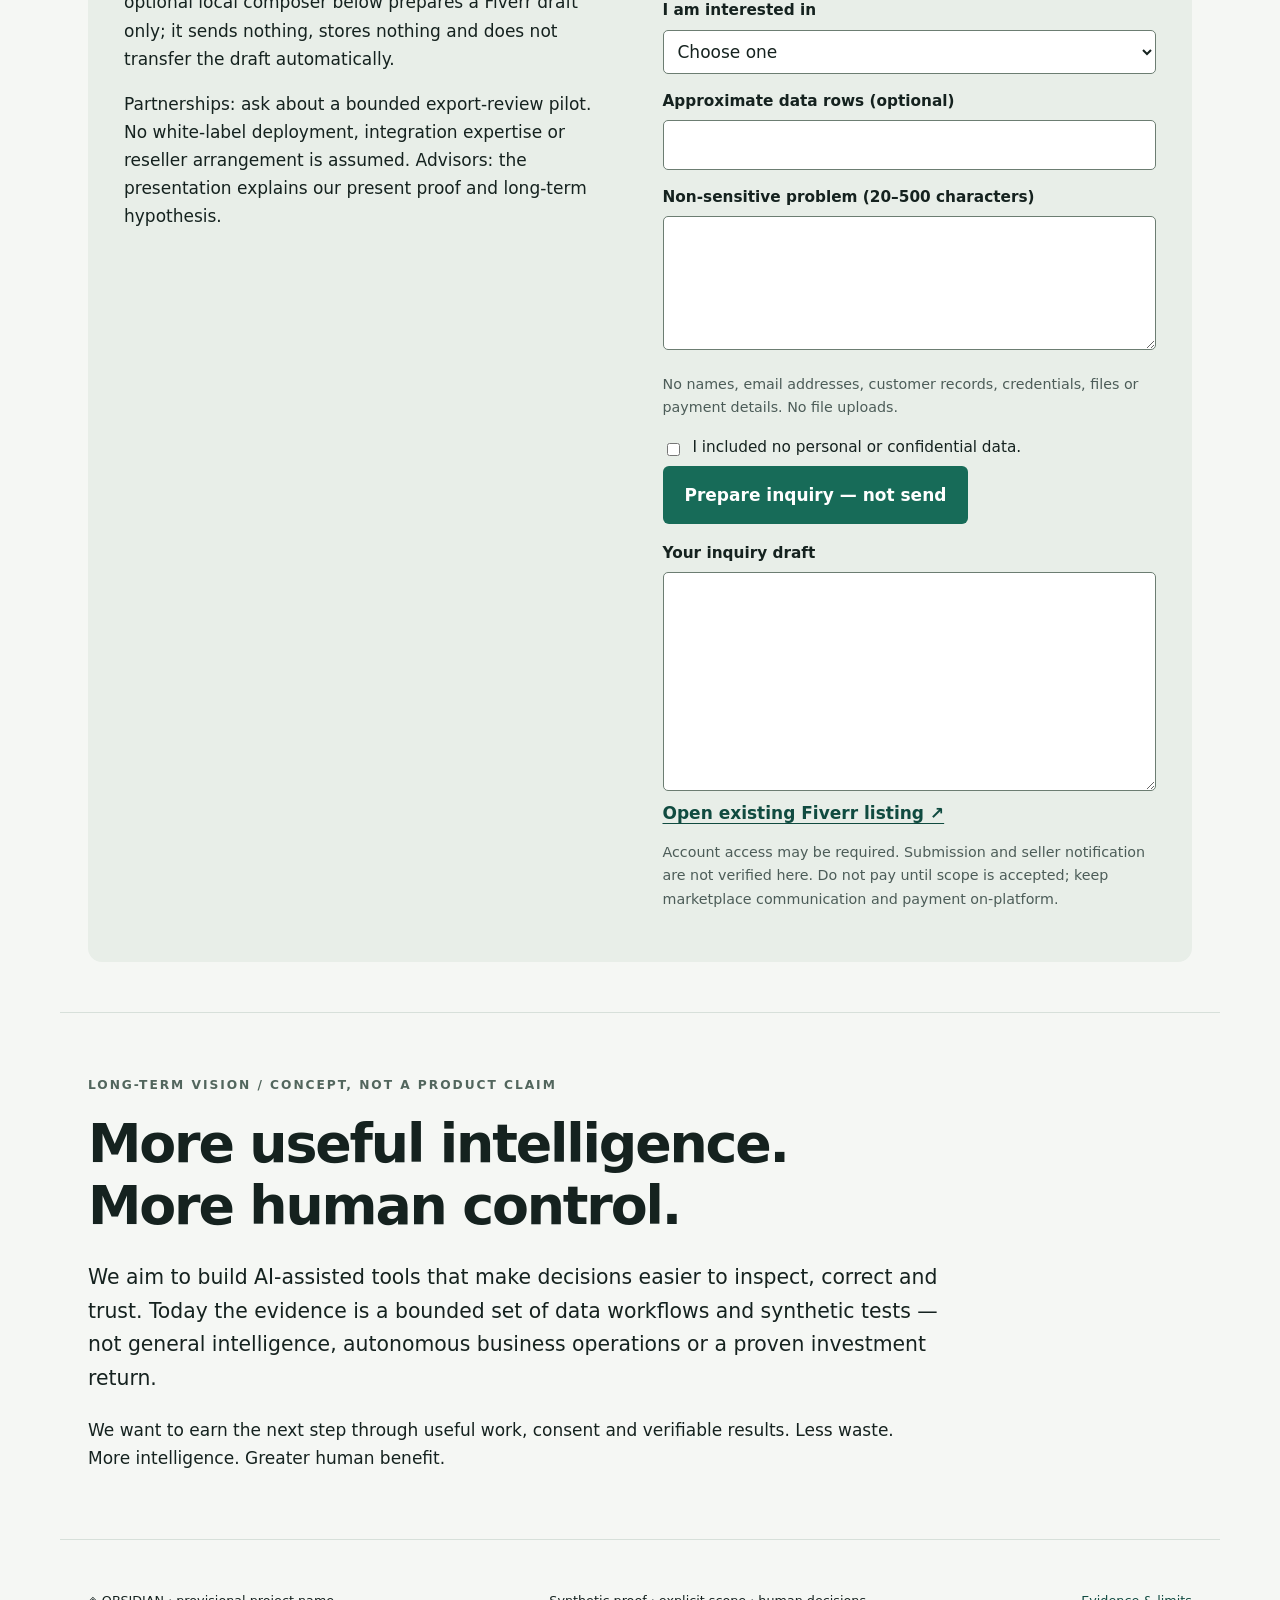
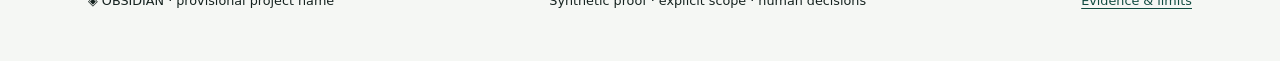
==== commit e344ce0b: "Improve showcase organic discovery and share preview" ====
--- a/showcase/index.html
+++ b/showcase/index.html
@@ -2,10 +2,19 @@
 <html lang="en">
 <head>
 <meta charset="utf-8"><meta name="viewport" content="width=device-width,initial-scale=1">
-<meta name="description" content="OBSIDIAN: inspectable spreadsheet evidence, not black-box promises. Explore a verified synthetic duplicate audit and discuss a scoped pilot.">
+<meta name="description" content="Inspect a synthetic CSV duplicate audit: exact repeats, case-only matches and conflicting IDs with row references. Read-only CA$29 audit, up to 2,000 data rows.">
 <meta http-equiv="Content-Security-Policy" content="default-src 'self'; script-src 'self'; style-src 'self'; img-src 'self'; media-src 'self'; connect-src 'none'; form-action 'none'; base-uri 'none'; object-src 'none'">
 <meta name="referrer" content="no-referrer"><meta name="theme-color" content="#15221f">
-<title>OBSIDIAN — Evidence before confidence</title><link rel="stylesheet" href="showcase.css"><script src="interest.js" defer></script>
+<title>CSV duplicate and conflict audit | OBSIDIAN</title><link rel="stylesheet" href="showcase.css"><script src="interest.js" defer></script>
+<link rel="canonical" href="https://eventhorizon6.github.io/obsidian-csv-cleaning-starter/showcase/">
+<meta property="og:type" content="website">
+<meta property="og:title" content="CSV duplicate and conflict audit | OBSIDIAN">
+<meta property="og:description" content="Inspect a synthetic CSV duplicate audit: exact repeats, case-only matches and conflicting IDs with row references. Read-only CA$29 audit, up to 2,000 data rows.">
+<meta property="og:url" content="https://eventhorizon6.github.io/obsidian-csv-cleaning-starter/showcase/">
+<meta property="og:image" content="https://eventhorizon6.github.io/obsidian-csv-cleaning-starter/showcase/media/promo-thumbnail.png">
+<meta property="og:image:width" content="1280"><meta property="og:image:height" content="720">
+<meta property="og:image:alt" content="Synthetic CSV audit: inspect what repeats before deleting a record. Six fictional records; not client results.">
+<meta name="twitter:card" content="summary_large_image">
 </head>
 <body><a class="skip" href="#main">Skip to content</a>
 <header class="wrap"><a class="wordmark" href="#">◈ OBSIDIAN</a><nav aria-label="Main"><a href="#proof">The proof</a><a href="#offers">Services</a><a href="#interest">Discuss a pilot</a></nav></header>
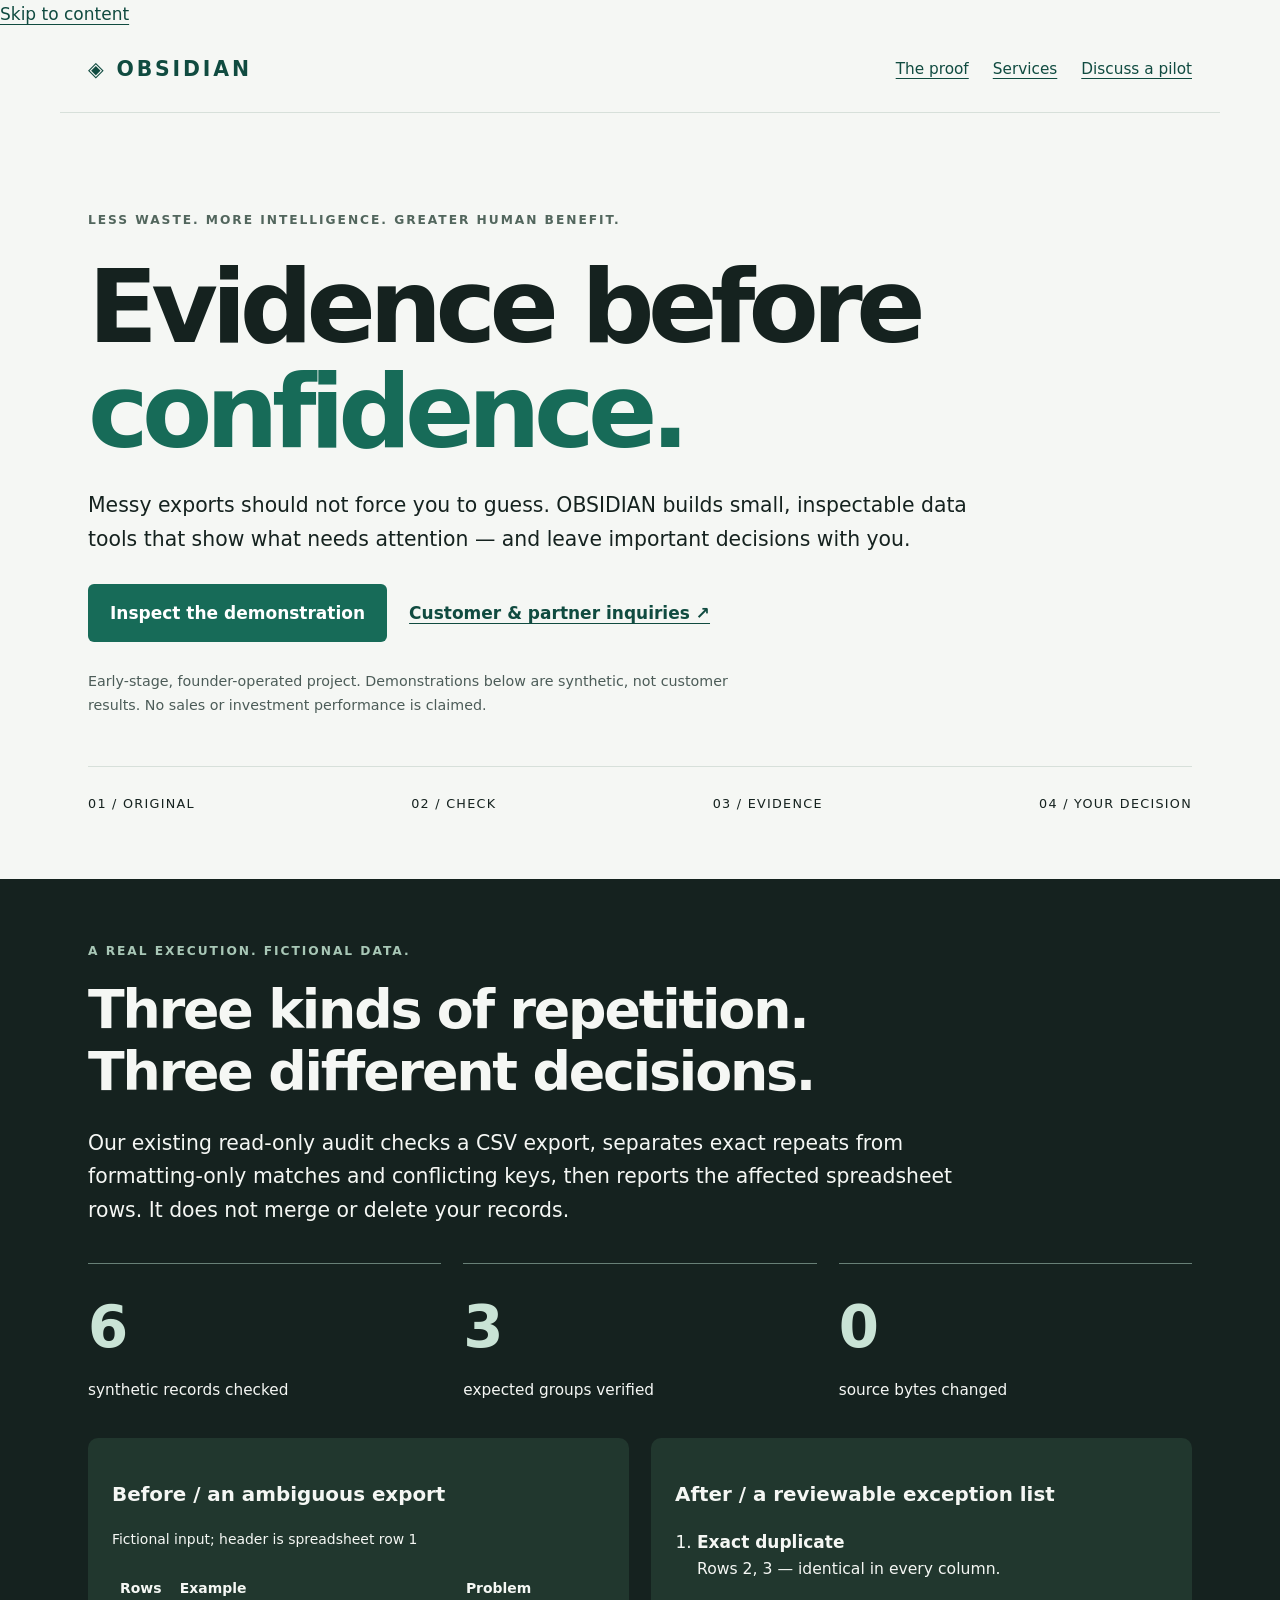
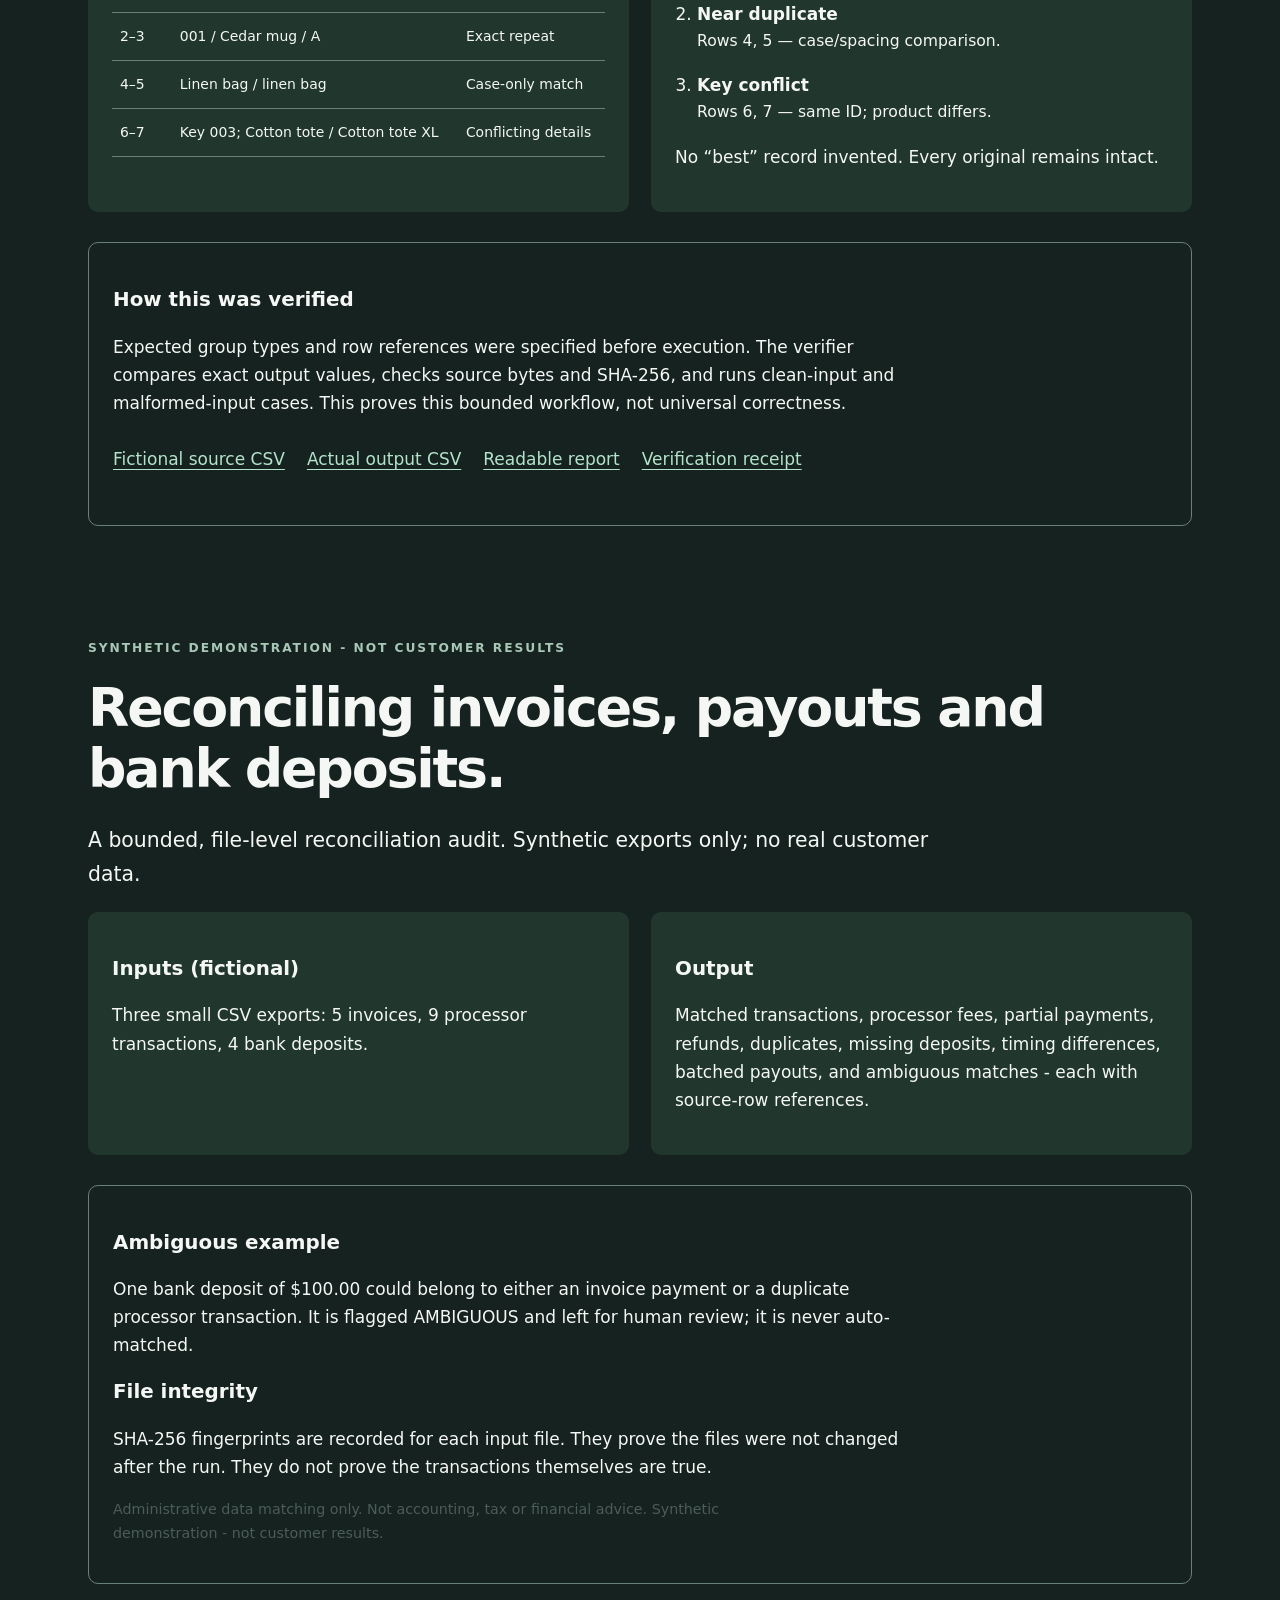
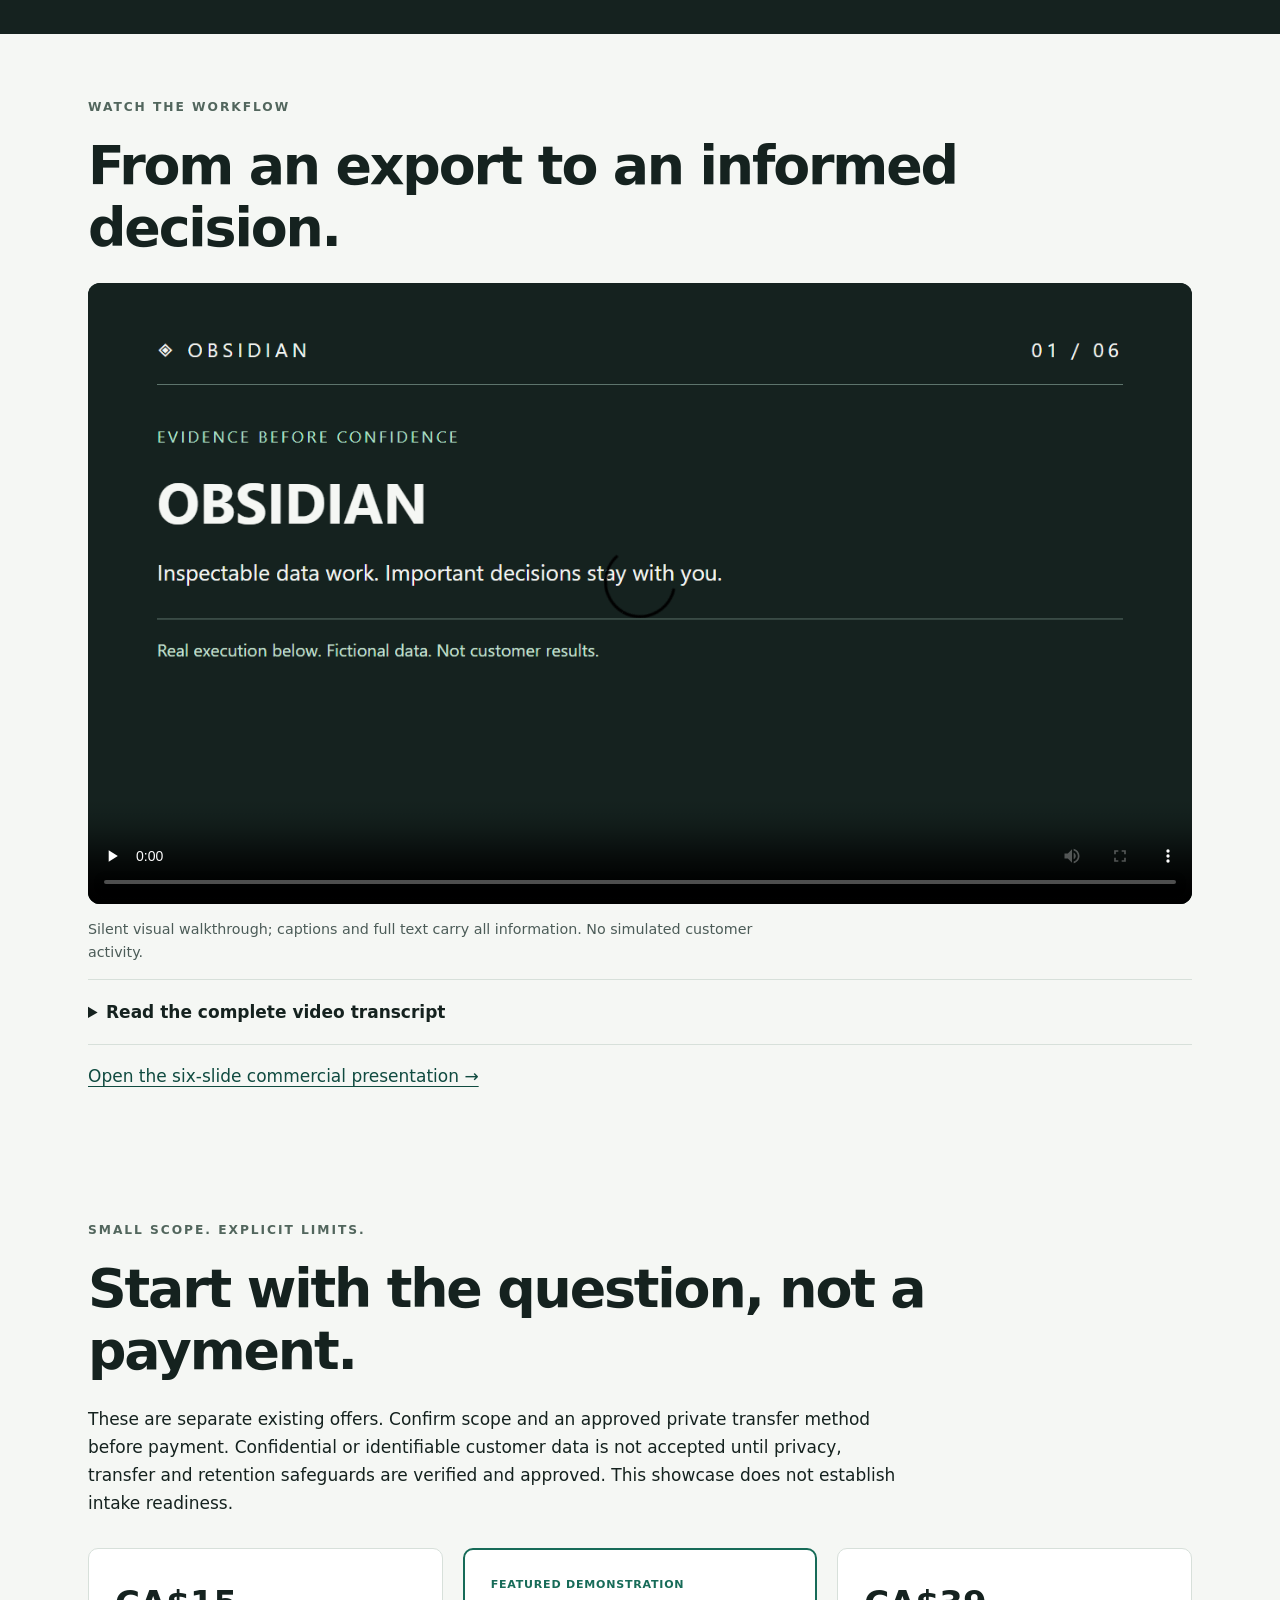
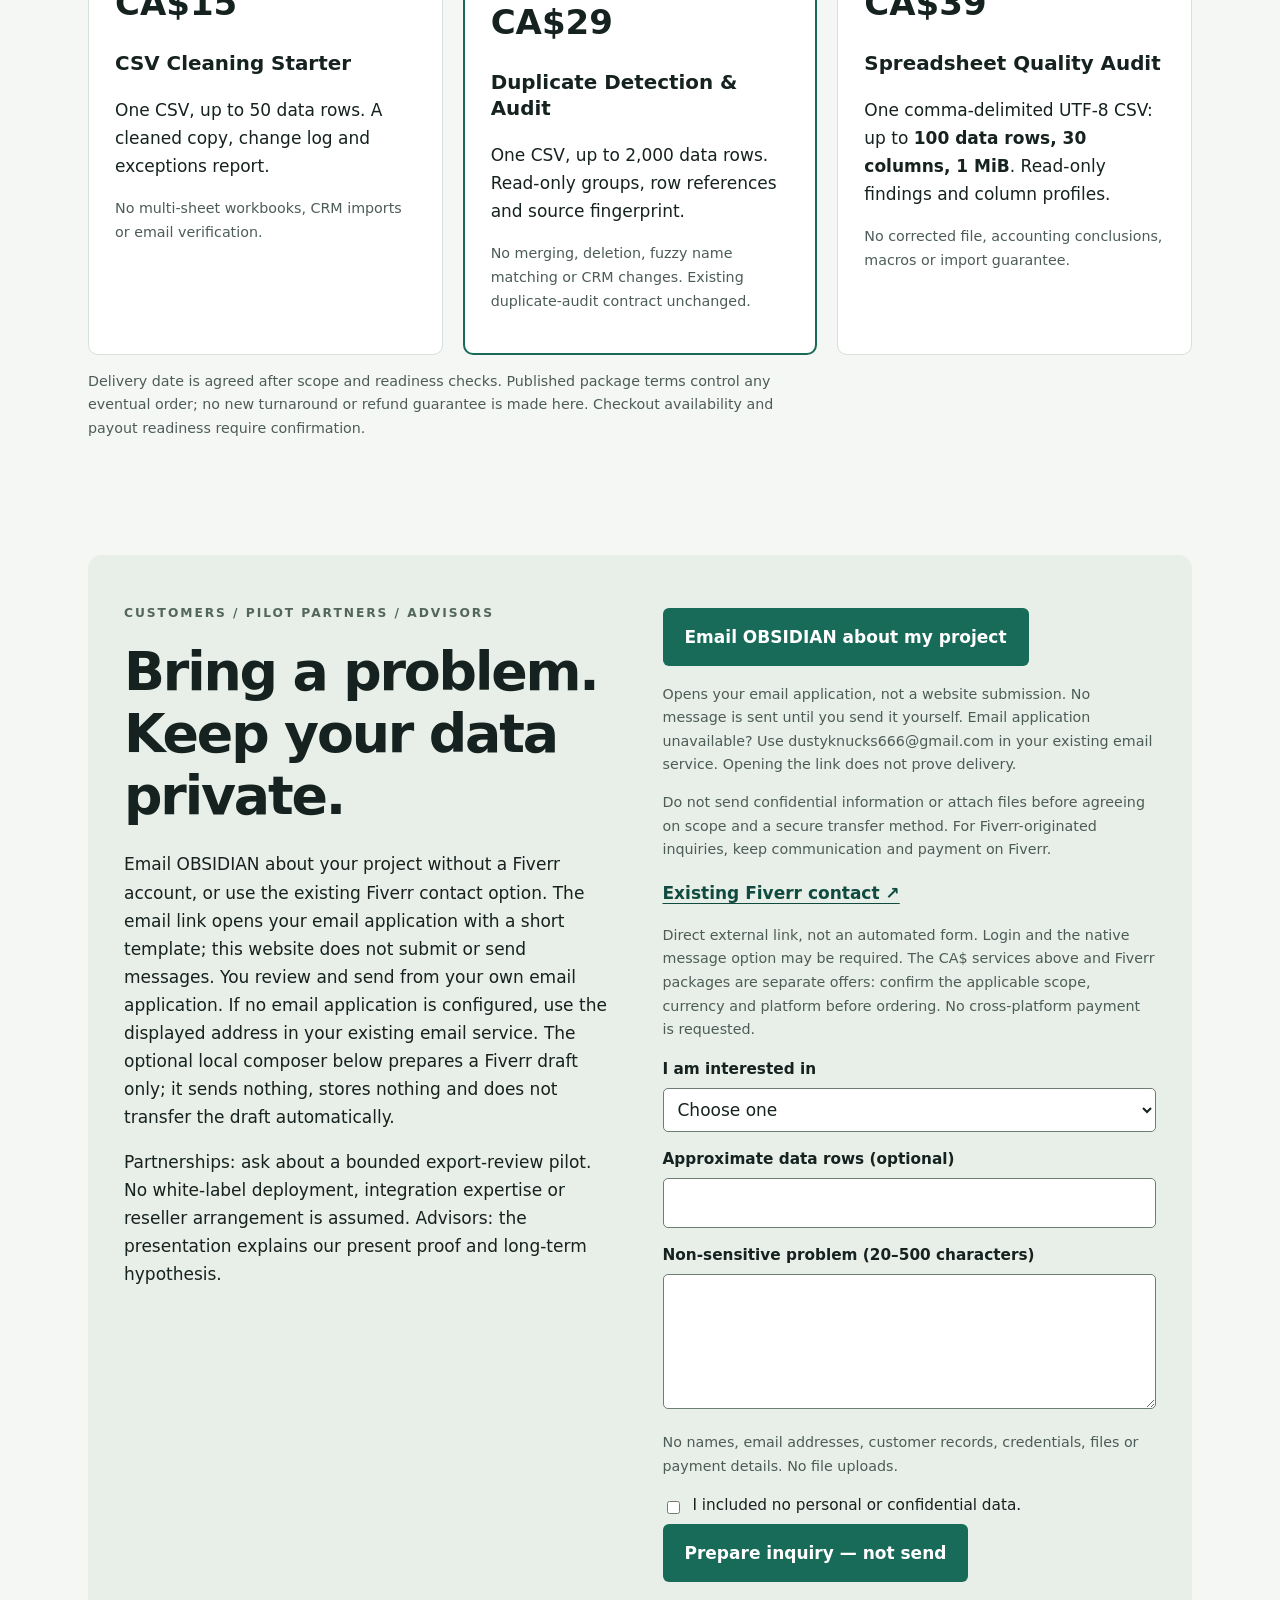
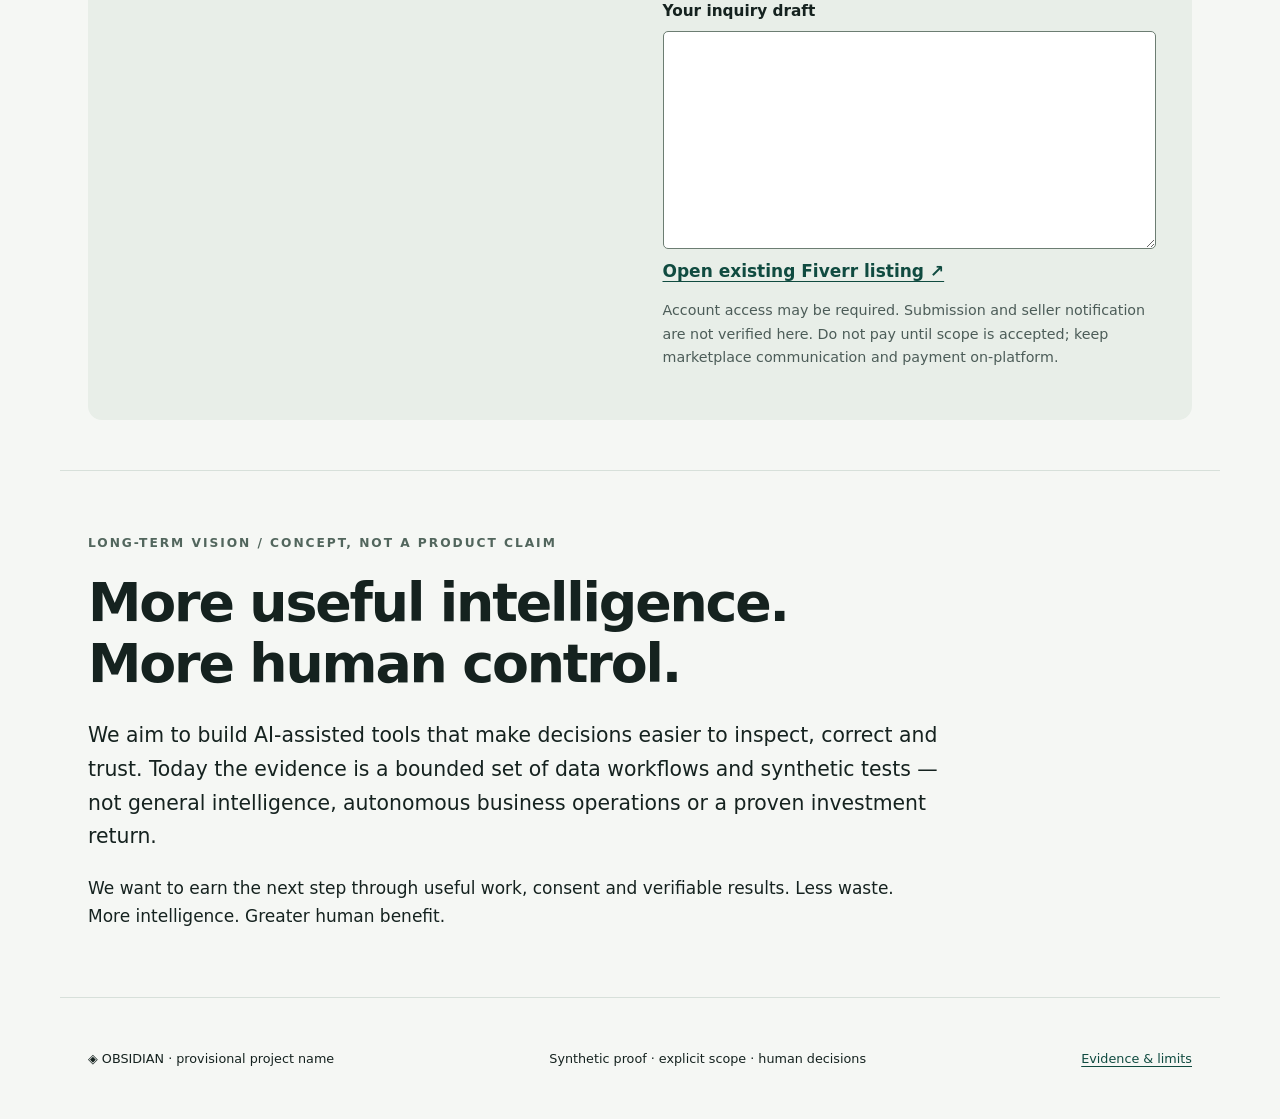
==== commit 5807d28b: "Add synthetic reconciliation demonstration section" ====
--- a/showcase/index.html
+++ b/showcase/index.html
@@ -24,7 +24,7 @@
 <div class="twocol"><article class="panel"><h3>Before / an ambiguous export</h3><div class="table-scroll" tabindex="0" role="region" aria-label="Synthetic source table"><table><caption>Fictional input; header is spreadsheet row 1</caption><thead><tr><th scope="col">Rows</th><th scope="col">Example</th><th scope="col">Problem</th></tr></thead><tbody><tr><td>2–3</td><td>001 / Cedar mug / A</td><td>Exact repeat</td></tr><tr><td>4–5</td><td>Linen bag / linen bag</td><td>Case-only match</td></tr><tr><td>6–7</td><td>Key 003; Cotton tote / Cotton tote XL</td><td>Conflicting details</td></tr></tbody></table></div></article><article class="panel"><h3>After / a reviewable exception list</h3><ol class="findings"><li><b>Exact duplicate</b><span>Rows 2, 3 — identical in every column.</span></li><li><b>Near duplicate</b><span>Rows 4, 5 — case/spacing comparison.</span></li><li><b>Key conflict</b><span>Rows 6, 7 — same ID; product differs.</span></li></ol><p>No “best” record invented. Every original remains intact.</p></article></div>
 <div class="evidence"><h3>How this was verified</h3><p>Expected group types and row references were specified before execution. The verifier compares exact output values, checks source bytes and SHA-256, and runs clean-input and malformed-input cases. This proves this bounded workflow, not universal correctness.</p><div class="actions"><a href="evidence/source.csv" download>Fictional source CSV</a><a href="evidence/output/duplicate-groups.csv" download>Actual output CSV</a><a href="evidence/output/duplicate-audit.md">Readable report</a><a href="evidence/verification.json">Verification receipt</a></div></div>
 </div></section>
-<section class="wrap"><p class="eyebrow">WATCH THE WORKFLOW</p><h2>From an export to an informed decision.</h2><video controls playsinline preload="none" poster="media/scene-01.png" aria-label="72-second silent captioned walkthrough of the synthetic audit"><source src="media/showcase.webm" type='video/webm; codecs="vp9"'><track kind="captions" src="media/captions.vtt" srclang="en" label="English" default>Your browser does not support this video. Read the transcript below.</video><p class="fine">Silent visual walkthrough; captions and full text carry all information. No simulated customer activity.</p><details><summary>Read the complete video transcript</summary><div id="transcript"><p>1. OBSIDIAN: evidence before confidence. A bounded synthetic demonstration, not customer work.</p><p>2. The problem: exact repeats, formatting-only matches and conflicting records need different decisions.</p><p>3. Inspect: the existing Python audit reads six fictional records and records the original fingerprint.</p><p>4. Report: rows 2–3 are exact repeats, 4–5 are case-only matches, and 6–7 conflict on an agreed ID.</p><p>5. Verify: independently specified groups and row references match. Source bytes remain unchanged.</p><p>6. Decide: review the evidence before changing a record. Discuss scope before payment; no live-system or import guarantee.</p></div></details><p><a href="presentation.html">Open the six-slide commercial presentation →</a></p></section>
+<section class="dark" id="recon"><div class="wrap"><p class="eyebrow">SYNTHETIC DEMONSTRATION - NOT CUSTOMER RESULTS</p><h2>Reconciling invoices, payouts and bank deposits.</h2><p class="lead">A bounded, file-level reconciliation audit. Synthetic exports only; no real customer data.</p><div class="twocol"><article class="panel"><h3>Inputs (fictional)</h3><p>Three small CSV exports: 5 invoices, 9 processor transactions, 4 bank deposits.</p></article><article class="panel"><h3>Output</h3><p>Matched transactions, processor fees, partial payments, refunds, duplicates, missing deposits, timing differences, batched payouts, and ambiguous matches - each with source-row references.</p></article></div><div class="evidence"><h3>Ambiguous example</h3><p>One bank deposit of $100.00 could belong to either an invoice payment or a duplicate processor transaction. It is flagged AMBIGUOUS and left for human review; it is never auto-matched.</p><h3>File integrity</h3><p>SHA-256 fingerprints are recorded for each input file. They prove the files were not changed after the run. They do not prove the transactions themselves are true.</p><p class="fine">Administrative data matching only. Not accounting, tax or financial advice. Synthetic demonstration - not customer results.</p></div></div></section><section class="wrap"><p class="eyebrow">WATCH THE WORKFLOW</p><h2>From an export to an informed decision.</h2><video controls playsinline preload="none" poster="media/scene-01.png" aria-label="72-second silent captioned walkthrough of the synthetic audit"><source src="media/showcase.webm" type='video/webm; codecs="vp9"'><track kind="captions" src="media/captions.vtt" srclang="en" label="English" default>Your browser does not support this video. Read the transcript below.</video><p class="fine">Silent visual walkthrough; captions and full text carry all information. No simulated customer activity.</p><details><summary>Read the complete video transcript</summary><div id="transcript"><p>1. OBSIDIAN: evidence before confidence. A bounded synthetic demonstration, not customer work.</p><p>2. The problem: exact repeats, formatting-only matches and conflicting records need different decisions.</p><p>3. Inspect: the existing Python audit reads six fictional records and records the original fingerprint.</p><p>4. Report: rows 2–3 are exact repeats, 4–5 are case-only matches, and 6–7 conflict on an agreed ID.</p><p>5. Verify: independently specified groups and row references match. Source bytes remain unchanged.</p><p>6. Decide: review the evidence before changing a record. Discuss scope before payment; no live-system or import guarantee.</p></div></details><p><a href="presentation.html">Open the six-slide commercial presentation →</a></p></section>
 <section class="wrap" id="offers"><p class="eyebrow">SMALL SCOPE. EXPLICIT LIMITS.</p><h2>Start with the question, not a payment.</h2><p>These are separate existing offers. Confirm scope and an approved private transfer method before payment. Confidential or identifiable customer data is not accepted until privacy, transfer and retention safeguards are verified and approved. This showcase does not establish intake readiness.</p><div class="cards"><article><span class="price">CA$15</span><h3>CSV Cleaning Starter</h3><p>One CSV, up to 50 data rows. A cleaned copy, change log and exceptions report.</p><p class="fine">No multi-sheet workbooks, CRM imports or email verification.</p></article><article class="featured"><span class="tag">FEATURED DEMONSTRATION</span><span class="price">CA$29</span><h3>Duplicate Detection &amp; Audit</h3><p>One CSV, up to 2,000 data rows. Read-only groups, row references and source fingerprint.</p><p class="fine">No merging, deletion, fuzzy name matching or CRM changes. Existing duplicate-audit contract unchanged.</p></article><article><span class="price">CA$39</span><h3>Spreadsheet Quality Audit</h3><p>One comma-delimited UTF-8 CSV: up to <b>100 data rows, 30 columns, 1 MiB</b>. Read-only findings and column profiles.</p><p class="fine">No corrected file, accounting conclusions, macros or import guarantee.</p></article></div><p class="fine">Delivery date is agreed after scope and readiness checks. Published package terms control any eventual order; no new turnaround or refund guarantee is made here. Checkout availability and payout readiness require confirmation.</p></section>
 <section class="wrap" id="interest"><div class="inquiry"><div><p class="eyebrow">CUSTOMERS / PILOT PARTNERS / ADVISORS</p><h2>Bring a problem.<br>Keep your data private.</h2><p>Email OBSIDIAN about your project without a Fiverr account, or use the existing Fiverr contact option. The email link opens your email application with a short template; this website does not submit or send messages. You review and send from your own email application. If no email application is configured, use the displayed address in your existing email service. The optional local composer below prepares a Fiverr draft only; it sends nothing, stores nothing and does not transfer the draft automatically.</p><p>Partnerships: ask about a bounded export-review pilot. No white-label deployment, integration expertise or reseller arrangement is assumed. Advisors: the presentation explains our present proof and long-term hypothesis.</p></div><div><p><a id="email-contact" class="button" href="mailto:dustyknucks666@gmail.com?subject=OBSIDIAN%20project%20inquiry&amp;body=Project%20type%3A%0D%0AShort%20description%3A%0D%0ADesired%20outcome%3A" aria-describedby="email-note email-privacy">Email OBSIDIAN about my project</a></p><p id="email-note" class="fine">Opens your email application, not a website submission. No message is sent until you send it yourself. Email application unavailable? Use <span>dustyknucks666@gmail.com</span> in your existing email service. Opening the link does not prove delivery.</p><p id="email-privacy" class="fine">Do not send confidential information or attach files before agreeing on scope and a secure transfer method. For Fiverr-originated inquiries, keep communication and payment on Fiverr.</p><p><a class="secondary" href="https://www.fiverr.com/dustinrebellato/clean-standardise-and-flag-your-spreadsheet-with-a-verified-report" rel="noreferrer">Existing Fiverr contact ↗</a></p><p class="fine">Direct external link, not an automated form. Login and the native message option may be required. The CA$ services above and Fiverr packages are separate offers: confirm the applicable scope, currency and platform before ordering. No cross-platform payment is requested.</p><form id="interest-form"><label for="kind">I am interested in</label><select id="kind" required><option value="">Choose one</option><option>Customer pilot</option><option>Partnership discussion</option><option>Startup advice</option></select><label for="rows">Approximate data rows (optional)</label><input id="rows" type="number" min="1" max="1000000" inputmode="numeric"><label for="problem">Non-sensitive problem (20–500 characters)</label><textarea id="problem" minlength="20" maxlength="500" rows="4" required aria-describedby="privacy-note"></textarea><p id="privacy-note" class="fine">No names, email addresses, customer records, credentials, files or payment details. No file uploads.</p><label class="check"><input id="safe" type="checkbox" required> I included no personal or confidential data.</label><button class="button" type="submit">Prepare inquiry — not send</button><p id="interest-status" role="status" aria-live="polite"></p><label for="draft">Your inquiry draft</label><textarea id="draft" readonly rows="7"></textarea><a class="secondary" href="https://www.fiverr.com/dustinrebellato/clean-standardise-and-flag-your-spreadsheet-with-a-verified-report" rel="noreferrer">Open existing Fiverr listing ↗</a><p class="fine">Account access may be required. Submission and seller notification are not verified here. Do not pay until scope is accepted; keep marketplace communication and payment on-platform.</p></form></div></div></section>
 <section class="wrap vision"><p class="eyebrow">LONG-TERM VISION / CONCEPT, NOT A PRODUCT CLAIM</p><h2>More useful intelligence.<br>More human control.</h2><p class="lead">We aim to build AI-assisted tools that make decisions easier to inspect, correct and trust. Today the evidence is a bounded set of data workflows and synthetic tests — not general intelligence, autonomous business operations or a proven investment return.</p><p>We want to earn the next step through useful work, consent and verifiable results. Less waste. More intelligence. Greater human benefit.</p></section>
